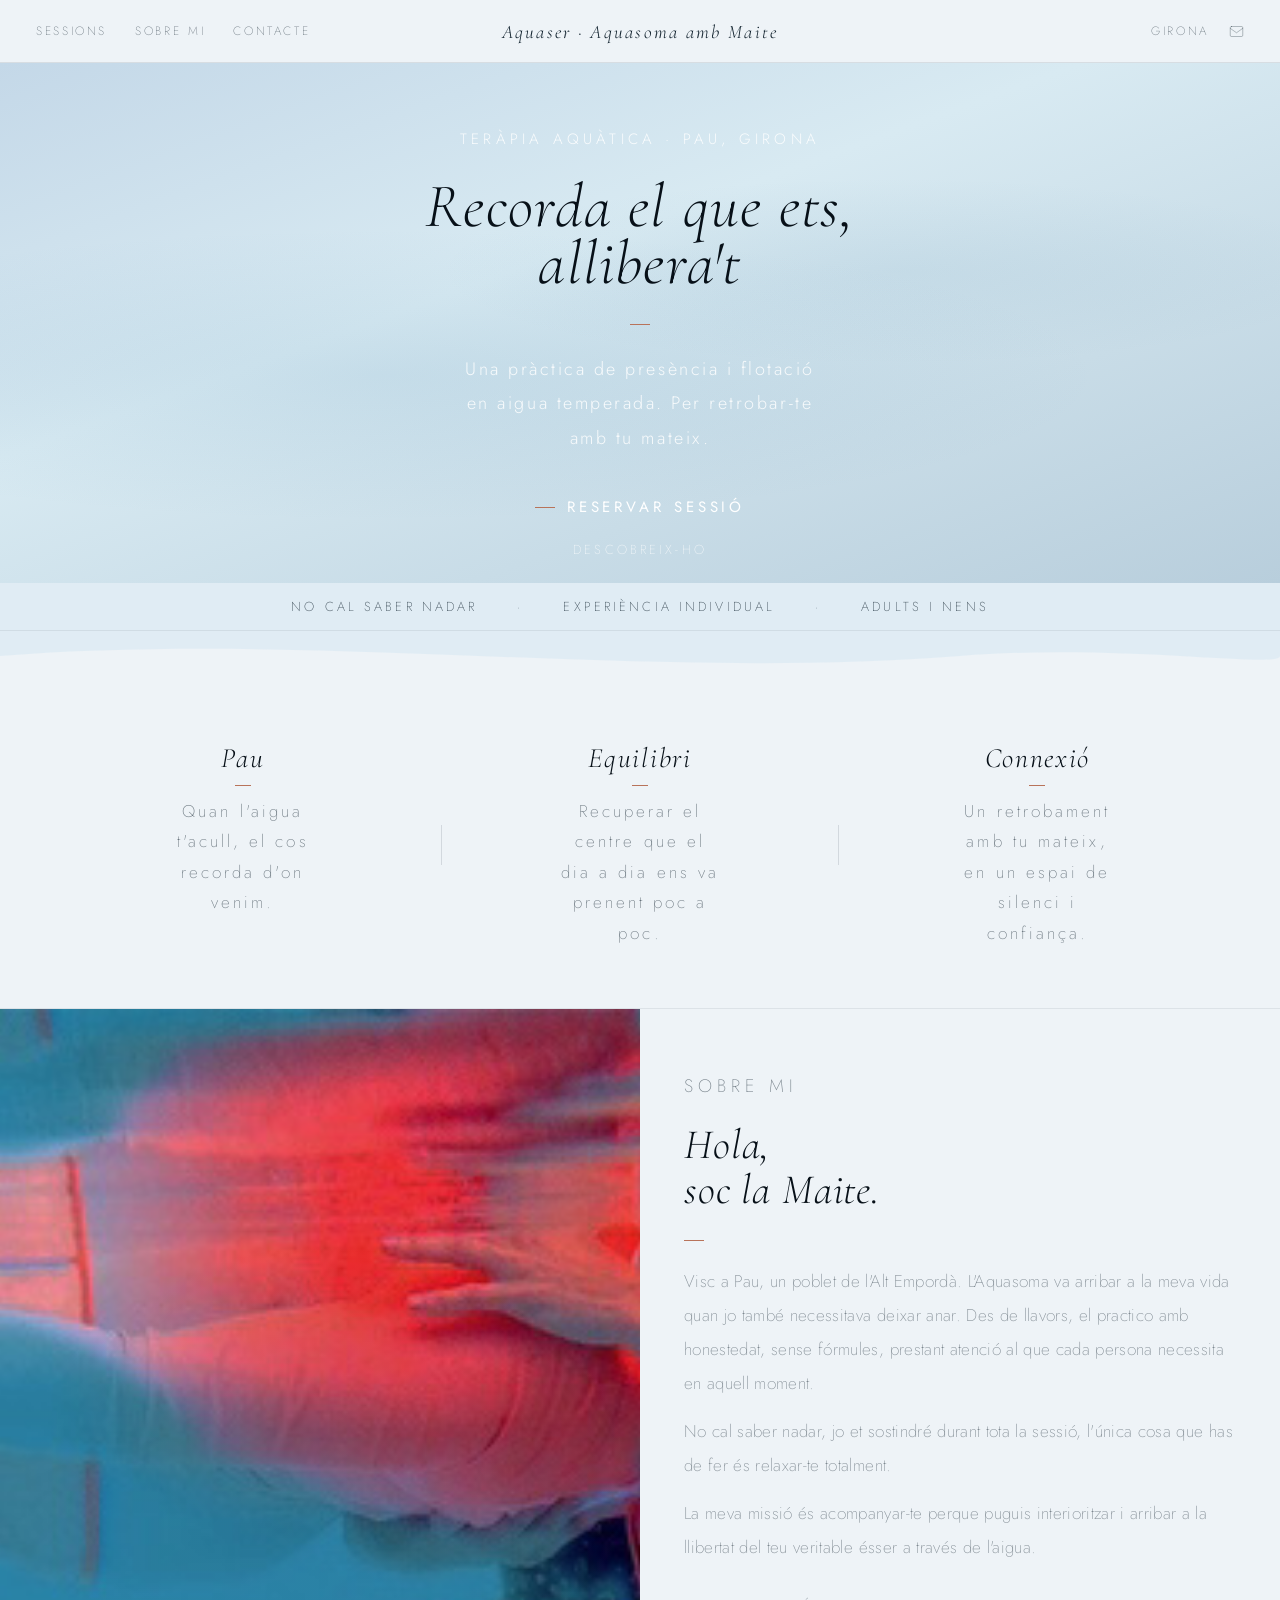
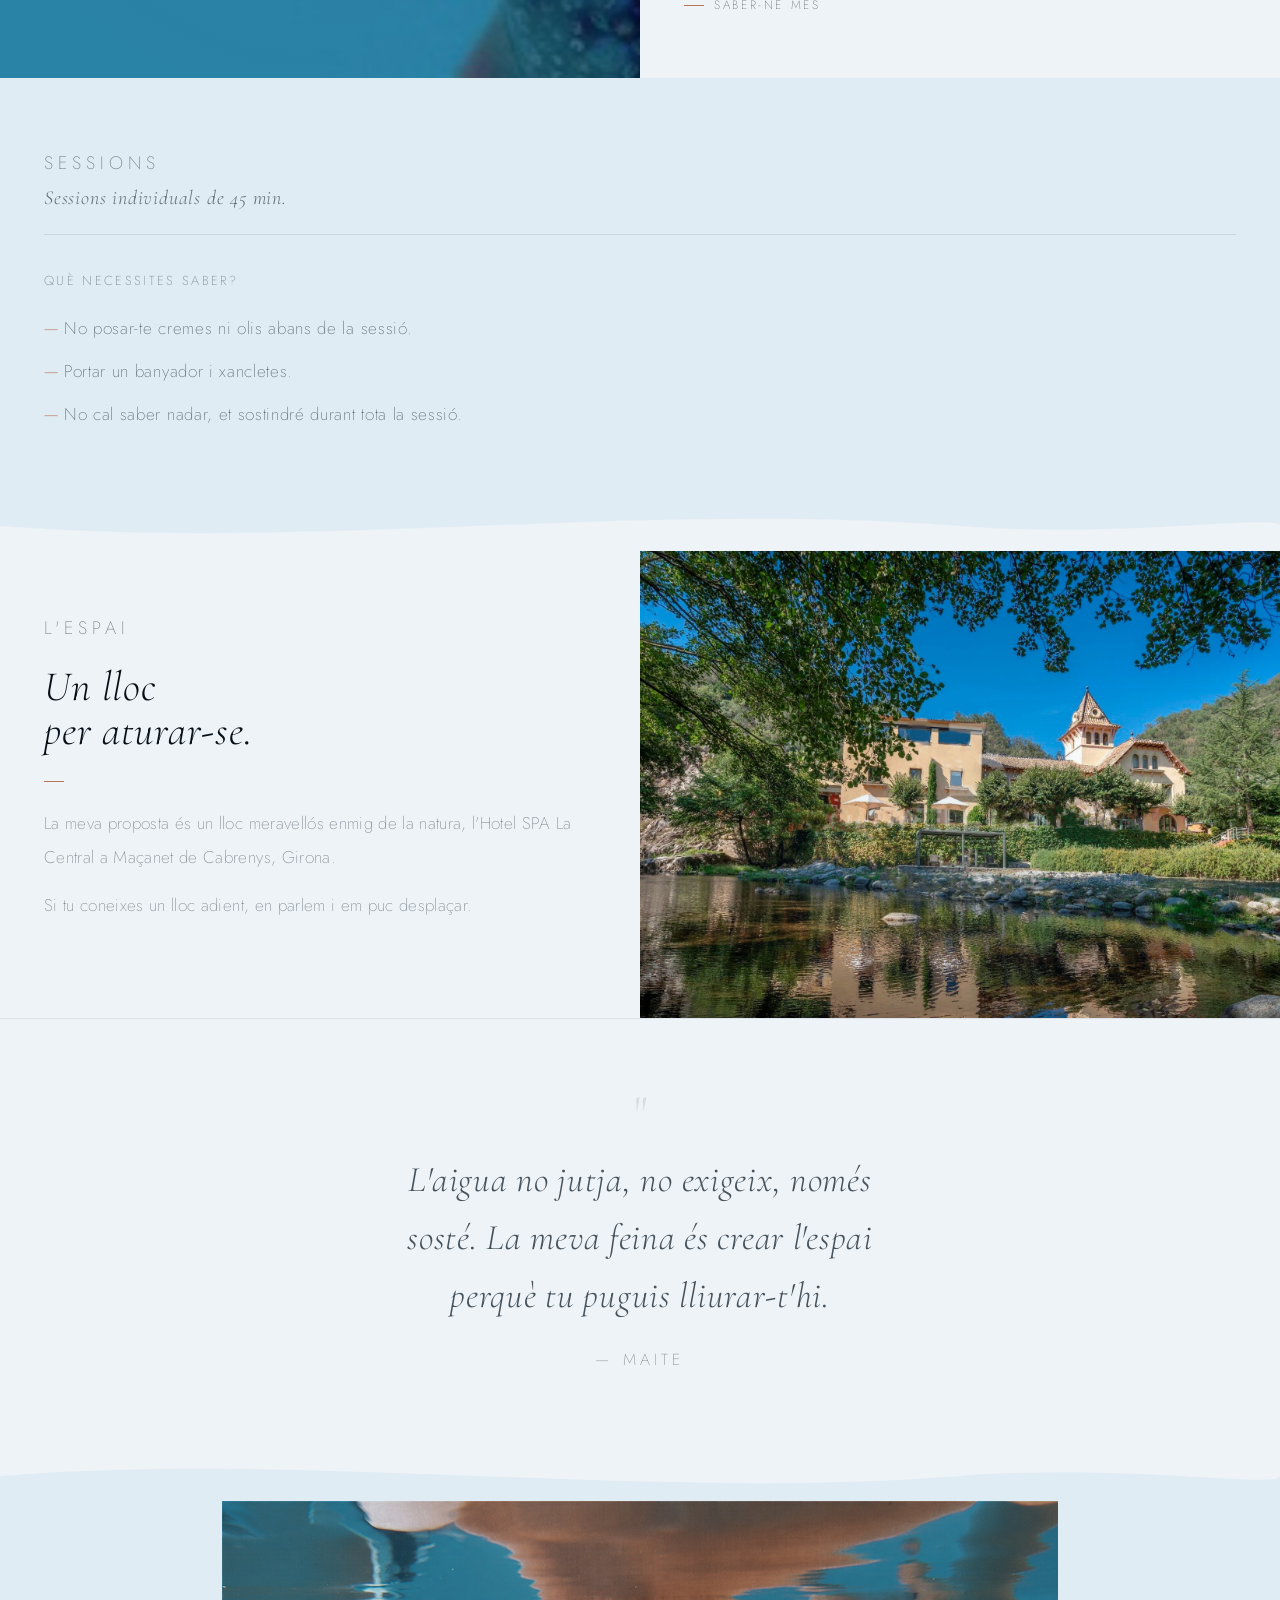
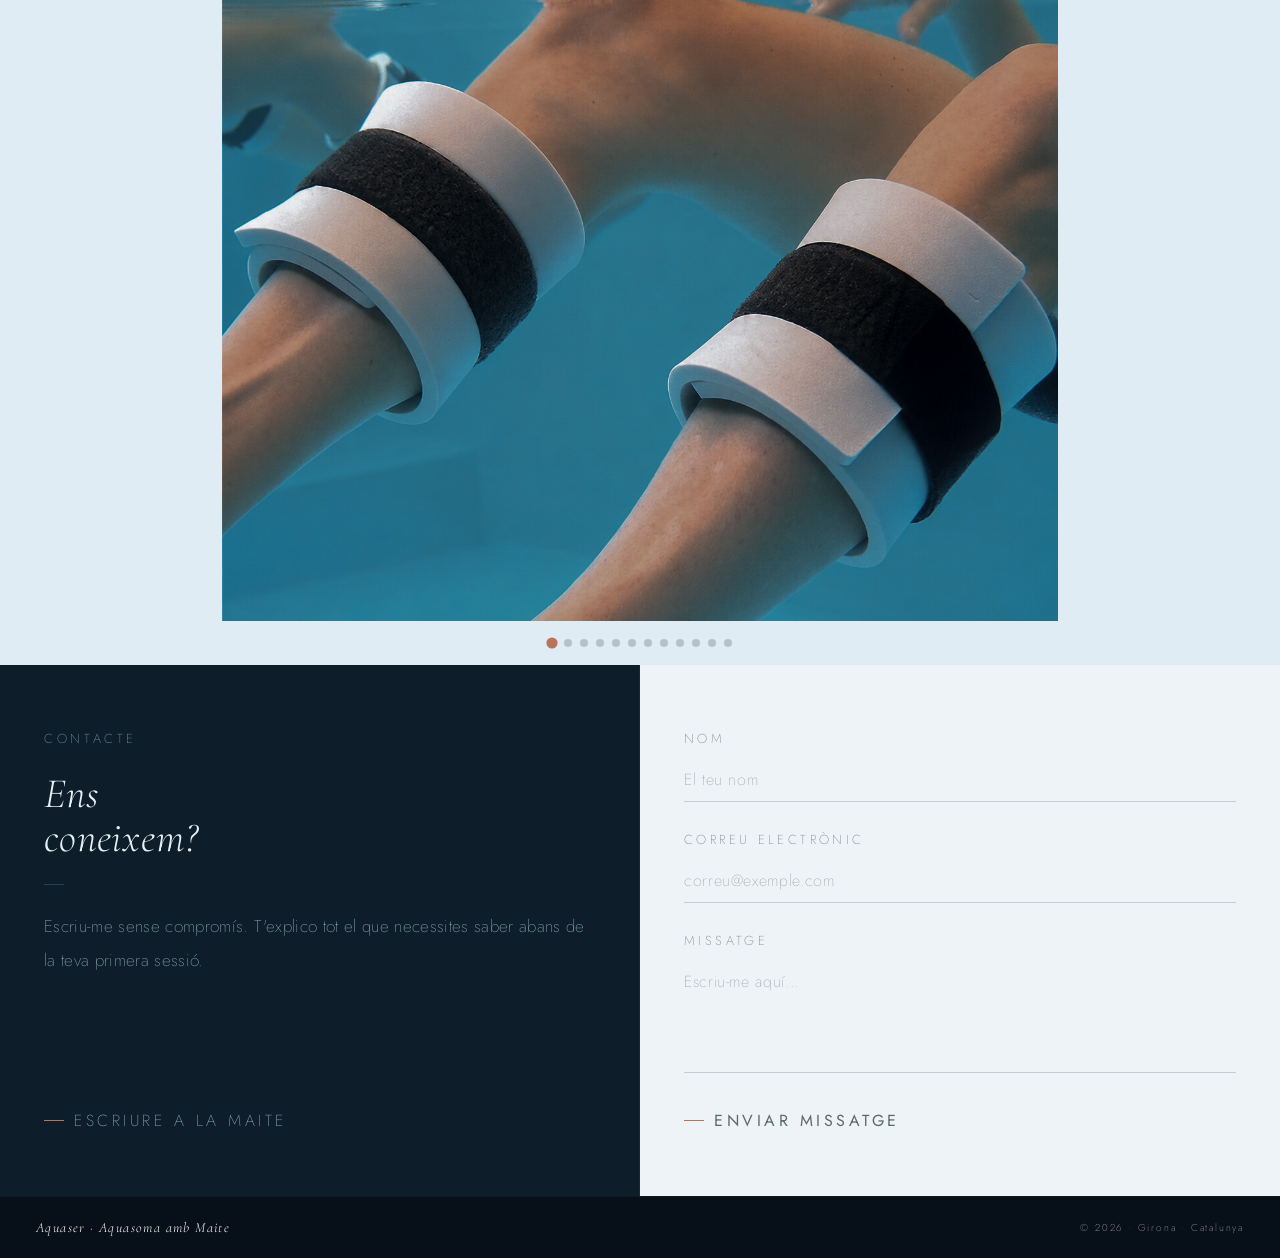
==== index.html @ 1b726600 "fix 2" ====
<!DOCTYPE html>
<html lang="ca">
<head>
  <meta charset="UTF-8">
  <meta name="viewport" content="width=device-width, initial-scale=1.0">
  <meta name="description" content="Aquasoma teràpia aquàtica amb Maite a Pau, Girona. Sessions individuals i per a parelles en piscina a 35°C.">
  <title>Aquaser · Aquasoma amb Maite · Teràpia Aquàtica Girona</title>
  <link rel="preconnect" href="https://fonts.googleapis.com">
  <link rel="preconnect" href="https://fonts.gstatic.com" crossorigin>
  <link href="https://fonts.googleapis.com/css2?family=Cormorant+Garamond:ital,wght@0,200;0,300;1,200;1,300&family=Jost:wght@200;300&display=swap" rel="stylesheet">
  <link rel="stylesheet" href="css/styles.css">
</head>
<body>

<div class="am">

  <!-- ── Nav ─────────────────────────────────────────────────────── -->
  <nav class="am-nav" id="nav">
    <div class="am-nav-left">
      <a href="#sessions" class="am-nav-link">Sessions</a>
      <a href="#about" class="am-nav-link">Sobre mi</a>
      <a href="#contact" class="am-nav-link">Contacte</a>
    </div>
    <a href="#" class="am-nav-logo">Aquaser · Aquasoma amb Maite</a>
    <div class="am-nav-right">
      <span>Girona</span>
      <a href="mailto:aquaseriswatsu@gmail.com" class="am-nav-mail" aria-label="Enviar correu">
        <svg width="15" height="15" viewBox="0 0 24 24" fill="none" stroke="currentColor" stroke-width="1.5" stroke-linecap="round" stroke-linejoin="round" aria-hidden="true">
          <rect x="2" y="4" width="20" height="16" rx="2"/>
          <path d="m2 7 10 7 10-7"/>
        </svg>
      </a>
    </div>
  </nav>

  <!-- ── Hero ────────────────────────────────────────────────────── -->
  <section class="am-hero" id="hero">
    <video class="am-hero-video" autoplay loop muted playsinline>
      <source src="videos/hero.mp4" type="video/mp4">
    </video>
    <div class="am-hero-overlay"></div>
    <div class="am-hero-bg"></div>
    <div class="am-hero-ripple"></div>
    <div class="am-hero-content">
      <div class="am-hero-eyebrow">Teràpia aquàtica · Pau, Girona</div>
      <h1>Recorda el que ets,<br>allibera't</h1>
      <div class="am-hero-line"></div>
      <p>Una pràctica de presència i flotació en aigua temperada. Per retrobar-te amb tu mateix.</p>
      <a href="#contact" class="am-hero-cta">
        <div class="am-hero-cta-line"></div>
        <span>Reservar sessió</span>
      </a>
    </div>
    <div class="am-hero-scroll">Descobreix-ho</div>
  </section>

  <!-- ── Strip ───────────────────────────────────────────────────── -->
  <div class="am-strip">
    <div class="am-strip-item">No cal saber nadar</div>
    <div class="am-strip-item">·</div>
    <div class="am-strip-item">Experiència individual</div>
    <div class="am-strip-item">·</div>
    <div class="am-strip-item">Adults i nens</div>
  </div>

  <div class="am-wave-divider" style="background:#E0ECF4">
    <svg viewBox="0 0 2880 50" xmlns="http://www.w3.org/2000/svg" preserveAspectRatio="none">
      <path d="M0,25 C360,0 720,50 1080,25 C1260,12 1440,38 1440,25 C1800,0 2160,50 2520,25 C2700,12 2880,38 2880,25 L2880,50 L0,50 Z" fill="#EEF3F7"/>
    </svg>
  </div>

  <!-- ── Keywords ────────────────────────────────────────────────── -->
  <section class="am-keywords fade-in" id="keywords">
    <div class="am-keyword">
      <div class="am-keyword-word">Pau</div>
      <div class="am-keyword-line"></div>
      <div class="am-keyword-desc">Quan l'aigua t'acull, el cos recorda d'on venim.</div>
    </div>
    <div class="am-keyword">
      <div class="am-keyword-word">Equilibri</div>
      <div class="am-keyword-line"></div>
      <div class="am-keyword-desc">Recuperar el centre que el dia a dia ens va prenent poc a poc.</div>
    </div>
    <div class="am-keyword">
      <div class="am-keyword-word">Connexió</div>
      <div class="am-keyword-line"></div>
      <div class="am-keyword-desc">Un retrobament amb tu mateix, en un espai de silenci i confiança.</div>
    </div>
  </section>

  <!-- ── About ───────────────────────────────────────────────────── -->
  <section class="am-about fade-in" id="about">
    <div class="am-about-img">
      <div class="am-about-img-ripple"></div>
    </div>
    <div class="am-about-text">
      <div class="am-about-label">Sobre mi</div>
      <h2>Hola,<br>soc la Maite.</h2>
      <div class="am-about-line"></div>
      <p>Visc a Pau, un poblet de l'Alt Empordà. L'Aquasoma va arribar a la meva vida quan jo també necessitava deixar anar. Des de llavors, el practico amb honestedat, sense fórmules, prestant atenció al que cada persona necessita en aquell moment.</p>
      <p>No cal saber nadar, jo et sostindré durant tota la sessió, l'única cosa que has de fer és relaxar-te totalment.</p>
      <p>La meva missió és acompanyar-te perque puguis interioritzar i arribar a la llibertat del teu veritable ésser a través de l'aigua.</p>
      <a href="#contact" class="am-about-cta">
        <div class="am-about-cta-line"></div>
        <span>Saber-ne més</span>
      </a>
    </div>
  </section>

  <!-- ── Sessions ────────────────────────────────────────────────── -->
  <section class="am-sessions fade-in" id="sessions">
    <div class="am-sessions-top">
      <div class="am-sessions-label">Sessions</div>
      <div class="am-sessions-sub">Sessions individuals de 45 min.</div>
    </div>
    <div class="am-sessions-info">
      <div class="am-sessions-info-label">Què necessites saber?</div>
      <ul class="am-sessions-list">
        <li>No posar-te cremes ni olis abans de la sessió.</li>
        <li>Portar un banyador i xancletes.</li>
        <li>No cal saber nadar, et sostindré durant tota la sessió.</li>
      </ul>
    </div>
  </section>

  <div class="am-wave-divider" style="background:#E0ECF4">
    <svg class="am-wave--reverse" viewBox="0 0 2880 50" xmlns="http://www.w3.org/2000/svg" preserveAspectRatio="none">
      <path d="M0,25 C360,50 720,0 1080,25 C1260,38 1440,12 1440,25 C1800,50 2160,0 2520,25 C2700,38 2880,12 2880,25 L2880,50 L0,50 Z" fill="#EEF3F7"/>
    </svg>
  </div>

  <!-- ── Space ─────────────────────────────────────────────────────── -->
  <section class="am-about am-about--reverse fade-in" id="space">
    <div class="am-about-img am-about-img--space">
      <div class="am-about-img-ripple"></div>
      <div class="am-about-img-caption">— l'espai —</div>
    </div>
    <div class="am-about-text">
      <div class="am-about-label">L'espai</div>
      <h2>Un lloc<br>per aturar-se.</h2>
      <div class="am-about-line"></div>
      <p>La meva proposta és un lloc meravellós enmig de la natura, l'Hotel SPA La Central a Maçanet de Cabrenys, Girona.</p>
      <p>Si tu coneixes un lloc adient, en parlem i em puc desplaçar.</p>
    </div>
  </section>

  <!-- ── Quote ───────────────────────────────────────────────────── -->
  <section class="am-quote fade-in">
    <div class="am-quote-mark">"</div>
    <p>L'aigua no jutja, no exigeix, només sosté. La meva feina és crear l'espai perquè tu puguis lliurar-t'hi.</p>
    <div class="am-quote-attr">— Maite</div>
  </section>

  <div class="am-wave-divider" style="background:#EEF3F7">
    <svg viewBox="0 0 2880 50" xmlns="http://www.w3.org/2000/svg" preserveAspectRatio="none">
      <path d="M0,25 C360,0 720,50 1080,25 C1260,12 1440,38 1440,25 C1800,0 2160,50 2520,25 C2700,12 2880,38 2880,25 L2880,50 L0,50 Z" fill="#E0ECF4"/>
    </svg>
  </div>

  <!-- ── Gallery ───────────────────────────────────────────────────── -->
  <section class="am-gallery fade-in" id="gallery">
    <div class="am-gallery-viewport">
      <div class="am-gallery-track" id="galleryTrack">
        <div class="am-gallery-slide"><img src="images/3.jpg" alt="Aquasoma sessió 1"></div>
        <div class="am-gallery-slide"><img src="images/4.jpg" alt="Aquasoma sessió 2"></div>
        <div class="am-gallery-slide"><img src="images/5.jpg" alt="Aquasoma sessió 3"></div>
        <div class="am-gallery-slide"><img src="images/6.jpg" alt="Aquasoma sessió 4"></div>
        <div class="am-gallery-slide"><img src="images/8.jpg" alt="Aquasoma sessió 6"></div>
        <div class="am-gallery-slide"><img src="images/9.jpg" alt="Aquasoma sessió 7"></div>
        <div class="am-gallery-slide"><img src="images/piscina.jpg" alt="La piscina"></div>
        <div class="am-gallery-slide"><img src="images/piscina2.jpg" alt="La piscina 2"></div>
        <div class="am-gallery-slide"><img src="images/hotel.jpg" alt="L'espai"></div>
        <div class="am-gallery-slide"><img src="images/hotel2.jpg" alt="L'espai 2"></div>
        <div class="am-gallery-slide"><img src="images/riu.jpg" alt="El riu"></div>
        <div class="am-gallery-slide"><img src="images/riu2.jpg" alt="El riu 2"></div>
      </div>
    </div>
    <div class="am-gallery-dots" id="galleryDots"></div>
  </section>

  <!-- ── Contact ─────────────────────────────────────────────────── -->
  <section class="am-contact fade-in" id="contact">
    <div class="am-contact-left">
      <div>
        <div class="am-contact-label">Contacte</div>
        <h2>Ens<br>coneixem?</h2>
        <div class="am-contact-line"></div>
        <p>Escriu-me sense compromís. T'explico tot el que necessites saber abans de la teva primera sessió.</p>
      </div>
      <a href="mailto:aquaseriswatsu@gmail.com" class="am-contact-btn">
        <div class="am-contact-btn-line"></div>
        <span>Escriure a la Maite</span>
      </a>
    </div>
    <div class="am-contact-right">
      <form class="am-contact-form" id="contactForm" novalidate>
        <div class="am-form-group">
          <label class="am-form-label" for="formName">Nom</label>
          <input type="text" id="formName" name="name" class="am-form-input" required autocomplete="name" placeholder="El teu nom">
        </div>
        <div class="am-form-group">
          <label class="am-form-label" for="formEmail">Correu electrònic</label>
          <input type="email" id="formEmail" name="email" class="am-form-input" required autocomplete="email" placeholder="correu@exemple.com">
        </div>
        <div class="am-form-group">
          <label class="am-form-label" for="formMessage">Missatge</label>
          <textarea id="formMessage" name="message" class="am-form-textarea" rows="4" required placeholder="Escriu-me aquí..."></textarea>
        </div>
        <button type="submit" class="am-form-submit">
          <span class="am-form-submit-line"></span>
          <span>Enviar missatge</span>
        </button>
      </form>
    </div>
  </section>

  <!-- ── Footer ──────────────────────────────────────────────────── -->
  <footer class="am-footer">
    <div class="am-footer-logo">Aquaser · Aquasoma amb Maite</div>
    <div class="am-footer-copy">© 2026 · Girona · Catalunya</div>
  </footer>

</div>

<script src="js/main.js"></script>
</body>
</html>
---- css/styles.css ----
/* ── Fonts ──────────────────────────────────────────────────────────── */
@import url('https://fonts.googleapis.com/css2?family=Cormorant+Garamond:ital,wght@0,200;0,300;1,200;1,300&family=Jost:wght@200;300&display=swap');

/* ── Reset ──────────────────────────────────────────────────────────── */
*, *::before, *::after { box-sizing: border-box; margin: 0; padding: 0; }
a { color: inherit; text-decoration: none; }
button { font-family: inherit; cursor: pointer; border: none; background: none; }

/* ── Base ───────────────────────────────────────────────────────────── */
html { scroll-behavior: smooth; }

.am {
  font-family: 'Jost', sans-serif;
  font-weight: 200;
  background: #EEF3F7;
  color: #0D1E2A;
}

/* ── Nav ────────────────────────────────────────────────────────────── */
.am-nav {
  position: sticky;
  top: 0;
  z-index: 100;
  display: flex;
  justify-content: space-between;
  align-items: center;
  padding: 22px 36px;
  background: #EEF3F7;
  border-bottom: 0.5px solid rgba(13,30,42,0.1);
  transition: background 0.4s ease, box-shadow 0.4s ease, backdrop-filter 0.4s ease;
}

.am-nav--scrolled {
  background: rgba(238,243,247,0.45);
  -webkit-backdrop-filter: blur(20px);
  backdrop-filter: blur(20px);
  box-shadow: 0 2px 24px rgba(13,30,42,0.08);
}

.am-nav-left {
  display: flex;
  gap: 28px;
}

.am-nav-link {
  font-size: 12px;
  letter-spacing: 0.22em;
  color: rgba(13,30,42,0.60);
  text-transform: uppercase;
  transition: color 0.2s ease;
}

.am-nav-link:hover { color: rgba(13,30,42,0.7); }

.am-nav-logo {
  font-family: 'Cormorant Garamond', serif;
  font-style: italic;
  font-weight: 200;
  font-size: 19px;
  letter-spacing: 0.12em;
  color: #0D1E2A;
  position: absolute;
  left: 50%;
  transform: translateX(-50%);
  white-space: nowrap;
}

.am-nav-right {
  display: flex;
  gap: 20px;
  align-items: center;
}

.am-nav-right span {
  font-size: 12px;
  letter-spacing: 0.22em;
  color: rgba(13,30,42,0.60);
  text-transform: uppercase;
}

.am-nav-mail {
  display: flex;
  align-items: center;
  color: rgba(13,30,42,0.3);
  transition: color 0.2s ease;
}

.am-nav-mail:hover { color: rgba(13,30,42,0.6); }

/* ── Hero ───────────────────────────────────────────────────────────── */
.am-hero {
  position: relative;
  height: 520px;
  background: #D4E4EE;
  display: flex;
  flex-direction: column;
  align-items: center;
  justify-content: center;
  text-align: center;
  overflow: hidden;
}

/* Video sits behind everything; fades in when canplay fires */
.am-hero-video {
  position: absolute;
  inset: 0;
  width: 100%;
  height: 100%;
  object-fit: cover;
  object-position: top center;
  z-index: 2;
  opacity: 1;
}

/* Dark overlay — only visible once video plays */
.am-hero-overlay {
  position: absolute;
  inset: 0;
  background: transparent;
  z-index: 3;
  transition: background 1s ease;
  pointer-events: none;
}

.am-hero.has-video .am-hero-overlay {
  background: transparent;
}

/* CSS gradient fallback — always visible behind the video */
.am-hero-bg {
  position: absolute;
  inset: 0;
  z-index: 1;
  background: linear-gradient(160deg, #C4D8E8 0%, #D8EAF2 40%, #B8CEDC 100%);
}

.am-hero-ripple {
  position: absolute;
  inset: 0;
  z-index: 1;
  background:
    radial-gradient(ellipse 80% 40% at 30% 60%, rgba(80,140,180,0.12) 0%, transparent 70%),
    radial-gradient(ellipse 60% 30% at 70% 40%, rgba(60,120,160,0.08) 0%, transparent 60%);
}

.am-hero-content {
  position: relative;
  z-index: 3;
}

.am-hero-eyebrow {
  font-size: 15px;
  font-weight: 300;
  letter-spacing: 0.28em;
  color: rgba(255,255,255,0.85);
  margin-bottom: 28px;
  text-transform: uppercase;
  transition: color 0.6s ease;
}

.am-hero h1 {
  font-family: 'Cormorant Garamond', serif;
  font-style: italic;
  font-weight: 200;
  font-size: 62px;
  line-height: 0.92;
  color: #071018;
  letter-spacing: 0.02em;
  margin-bottom: 32px;
  transition: color 0.6s ease;
}

.am-hero-line {
  width: 20px;
  height: 0.5px;
  background: #B8735A;
  margin: 0 auto 28px;
  transition: background 0.6s ease;
}

.am-hero p {
  font-size: 18px;
  letter-spacing: 0.14em;
  color: rgba(255,255,255,0.85);
  line-height: 1.9;
  max-width: 360px;
  margin: 0 auto 36px;
  font-weight: 300;
  transition: color 0.6s ease;
}

.am-hero-cta {
  font-size: 15px;
  font-weight: 400;
  letter-spacing: 0.26em;
  color: #ffffff;
  display: inline-flex;
  align-items: center;
  gap: 12px;
  text-transform: uppercase;
  transition: color 0.2s ease, opacity 0.6s ease;
}

.am-hero-cta:hover { color: rgba(255,255,255,0.75); }

.am-hero-cta-line {
  width: 20px;
  height: 0.5px;
  background: #B8735A;
  flex-shrink: 0;
  transition: background 0.6s ease;
}

.am-hero-scroll {
  position: absolute;
  bottom: 24px;
  left: 50%;
  transform: translateX(-50%);
  font-size: 13px;
  letter-spacing: 0.24em;
  color: rgba(255,255,255,0.85);
  z-index: 3;
  text-transform: uppercase;
  white-space: nowrap;
  transition: color 0.6s ease;
}

/* Text adapts to light-on-dark when video is active */
.am-hero.has-video .am-hero-eyebrow       { color: rgba(255,255,255,0.85); }
.am-hero.has-video h1                      { color: #E8F0F5; }
.am-hero.has-video .am-hero-line           { background: #B8735A; }
.am-hero.has-video .am-hero p             { color: rgba(255,255,255,0.85); }
.am-hero.has-video .am-hero-cta           { color: #ffffff; }
.am-hero.has-video .am-hero-cta:hover     { color: rgba(255,255,255,0.75); }
.am-hero.has-video .am-hero-cta-line      { background: #B8735A; }
.am-hero.has-video .am-hero-scroll        { color: rgba(255,255,255,0.85); }

/* ── Strip ──────────────────────────────────────────────────────────── */
.am-strip {
  background: #E0ECF4;
  border-bottom: 0.5px solid rgba(13,30,42,0.08);
  padding: 14px 36px;
  display: flex;
  justify-content: center;
  gap: 40px;
  flex-wrap: wrap;
}

.am-strip-item {
  font-size: 13px;
  letter-spacing: 0.24em;
  color: rgba(13,30,42,0.85);
  text-transform: uppercase;
}

/* ── Keywords ───────────────────────────────────────────────────────── */
.am-keywords {
  background: #EEF3F7;
  padding: 60px 44px;
  display: flex;
  justify-content: center;
  border-bottom: 0.5px solid rgba(13,30,42,0.08);
}

.am-keyword {
  flex: 1;
  text-align: center;
  padding: 0 32px;
  position: relative;
}

.am-keyword:not(:last-child)::after {
  content: '';
  position: absolute;
  right: 0;
  top: 50%;
  transform: translateY(-50%);
  width: 0.5px;
  height: 40px;
  background: rgba(13,30,42,0.12);
}

.am-keyword-word {
  font-family: 'Cormorant Garamond', serif;
  font-style: italic;
  font-weight: 200;
  font-size: 28px;
  letter-spacing: 0.06em;
  color: #071018;
  margin-bottom: 10px;
}

.am-keyword-line {
  width: 16px;
  height: 0.5px;
  background: #B8735A;
  margin: 0 auto 10px;
}

.am-keyword-desc {
  font-size: 17px;
  letter-spacing: 0.18em;
  color: rgba(13,30,42,0.60);
  line-height: 1.8;
  max-width: 160px;
  margin: 0 auto;
}

/* ── About ──────────────────────────────────────────────────────────── */
.am-about {
  display: grid;
  grid-template-columns: 1fr 1fr;
}

.am-about-img {
  background: url('../images/about.jpg') center center / cover no-repeat;
  min-height: 440px;
  display: flex;
  flex-direction: column;
  justify-content: flex-end;
  padding: 36px;
  position: relative;
  overflow: hidden;
}

.am-about-img-ripple {
  position: absolute;
  inset: 0;
  background: radial-gradient(ellipse 70% 50% at 50% 70%, rgba(60,120,160,0.15) 0%, transparent 70%);
}

.am-about-img-caption {
  position: relative;
  z-index: 1;
  font-size: 12px;
  letter-spacing: 0.18em;
  color: rgba(13,30,42,0.55);
}

.am-about-text {
  background: #EEF3F7;
  padding: 64px 44px;
  display: flex;
  flex-direction: column;
  justify-content: center;
}

.am-about-label {
  font-size: 18px;
  letter-spacing: 0.28em;
  color: rgba(13,30,42,0.55);
  margin-bottom: 24px;
  text-transform: uppercase;
}

.am-about h2 {
  font-family: 'Cormorant Garamond', serif;
  font-style: italic;
  font-weight: 200;
  font-size: 42px;
  line-height: 1.05;
  color: #071018;
  margin-bottom: 28px;
  letter-spacing: 0.02em;
}

.am-about-line {
  width: 20px;
  height: 0.5px;
  background: #B8735A;
  margin-bottom: 24px;
}

.am-about p {
  font-size: 17px;
  line-height: 2.0;
  color: rgba(13,30,42,0.5);
  font-weight: 200;
  margin-bottom: 14px;
  letter-spacing: 0.02em;
}

.am-about p:last-of-type { margin-bottom: 32px; }

.am-about-cta {
  font-size: 12px;
  letter-spacing: 0.22em;
  color: rgba(13,30,42,0.65);
  display: inline-flex;
  align-items: center;
  gap: 10px;
  cursor: pointer;
  text-transform: uppercase;
}

.am-about-cta-line {
  width: 20px;
  height: 0.5px;
  background: #B8735A;
}

/* ── About reversed variant ─────────────────────────────────────────── */
.am-about--reverse .am-about-img { order: 2; }

.am-about-img--space {
  background: url('../images/hotel2.jpg') center center / cover no-repeat;
}

/* ── Sessions ───────────────────────────────────────────────────────── */
.am-sessions {
  padding: 72px 44px;
  background: #E0ECF4;
}

.am-sessions-top {
  display: flex;
  flex-direction: column;
  gap: 10px;
  border-bottom: 0.5px solid rgba(13,30,42,0.1);
  padding-bottom: 24px;
}

.am-sessions-label {
  font-size: 18px;
  letter-spacing: 0.28em;
  color: rgba(13,30,42,0.55);
  text-transform: uppercase;
}

.am-sessions-sub {
  font-family: 'Cormorant Garamond', serif;
  font-style: italic;
  font-weight: 200;
  font-size: 20px;
  color: rgba(13,30,42,0.60);
  letter-spacing: 0.04em;
}

.am-sessions-info {
  padding-top: 36px;
}

.am-sessions-info-label {
  font-size: 13px;
  letter-spacing: 0.18em;
  text-transform: uppercase;
  color: rgba(13,30,42,0.55);
  margin-bottom: 24px;
}

.am-sessions-list {
  list-style: none;
  padding: 0;
  display: flex;
  flex-direction: column;
  gap: 14px;
}

.am-sessions-list li {
  font-size: 17px;
  color: rgba(13,30,42,0.65);
  line-height: 1.7;
  letter-spacing: 0.04em;
  padding-left: 20px;
  position: relative;
}

.am-sessions-list li::before {
  content: '—';
  position: absolute;
  left: 0;
  color: #B8735A;
  font-family: 'Cormorant Garamond', serif;
}

.am-session {
  display: grid;
  grid-template-columns: 28px 1fr 1fr 72px;
  gap: 24px;
  align-items: center;
  padding: 26px 0;
  border-bottom: 0.5px solid rgba(13,30,42,0.08);
}

.am-session-n {
  font-family: 'Cormorant Garamond', serif;
  font-style: italic;
  font-size: 18px;
  color: rgba(13,30,42,0.2);
}

.am-session-name {
  font-size: 15px;
  letter-spacing: 0.1em;
  color: rgba(13,30,42,0.7);
  font-weight: 300;
}

.am-session-desc {
  font-size: 15px;
  color: rgba(13,30,42,0.60);
  line-height: 1.7;
  letter-spacing: 0.04em;
}

.am-session-detail {
  font-size: 14px;
  letter-spacing: 0.14em;
  color: rgba(13,30,42,0.50);
  text-align: right;
}

/* ── Quote ──────────────────────────────────────────────────────────── */
.am-quote {
  padding: 80px 44px;
  background: #EEF3F7;
  text-align: center;
  border-top: 0.5px solid rgba(13,30,42,0.08);
}

.am-quote-mark {
  font-family: 'Cormorant Garamond', serif;
  font-size: 48px;
  color: rgba(13,30,42,0.1);
  line-height: 0.6;
  margin-bottom: 24px;
}

.am-quote p {
  font-family: 'Cormorant Garamond', serif;
  font-style: italic;
  font-weight: 200;
  font-size: 36px;
  line-height: 1.6;
  color: rgba(13,30,42,0.75);
  max-width: 500px;
  margin: 0 auto 24px;
  letter-spacing: 0.02em;
}

.am-quote-attr {
  font-size: 16px;
  letter-spacing: 0.26em;
  color: rgba(13,30,42,0.48);
  text-transform: uppercase;
}

/* ── Contact ────────────────────────────────────────────────────────── */
.am-contact {
  display: grid;
  grid-template-columns: 1fr 1fr;
}

.am-contact-left {
  background: #0D1E2A;
  padding: 64px 44px;
  display: flex;
  flex-direction: column;
  justify-content: space-between;
  border-right: 0.5px solid rgba(180,210,230,0.06);
}

.am-contact-label {
  font-size: 13px;
  letter-spacing: 0.28em;
  color: rgba(160,200,220,0.75);
  margin-bottom: 24px;
  text-transform: uppercase;
}

.am-contact h2 {
  font-family: 'Cormorant Garamond', serif;
  font-style: italic;
  font-weight: 200;
  font-size: 42px;
  color: #E8F0F5;
  line-height: 1.05;
  margin-bottom: 24px;
  letter-spacing: 0.02em;
}

.am-contact-line {
  width: 20px;
  height: 0.5px;
  background: rgba(160,200,220,0.2);
  margin-bottom: 24px;
}

.am-contact p {
  font-size: 17px;
  line-height: 2.0;
  color: rgba(160,200,220,0.8);
  font-weight: 200;
  margin-bottom: 36px;
  letter-spacing: 0.02em;
}

.am-contact-btn {
  font-size: 16px;
  letter-spacing: 0.22em;
  color: rgba(160,200,220,0.85);
  display: inline-flex;
  align-items: center;
  gap: 10px;
  text-transform: uppercase;
  transition: color 0.2s ease;
}

.am-contact-btn:hover { color: rgba(160,200,220,0.8); }

.am-contact-btn-line {
  width: 20px;
  height: 0.5px;
  background: #B8735A;
  flex-shrink: 0;
}

.am-contact-right {
  background: #EEF3F7;
  padding: 64px 44px;
  display: flex;
  flex-direction: column;
  justify-content: center;
}

/* ── Contact Form ───────────────────────────────────────────────────── */
.am-contact-form {
  display: flex;
  flex-direction: column;
  gap: 28px;
}

.am-form-group {
  display: flex;
  flex-direction: column;
  gap: 10px;
}

.am-form-label {
  font-size: 13px;
  letter-spacing: 0.26em;
  color: rgba(13,30,42,0.55);
  text-transform: uppercase;
}

.am-form-input,
.am-form-textarea {
  background: transparent;
  border: none;
  border-bottom: 0.5px solid rgba(13,30,42,0.18);
  padding: 10px 0;
  font-family: 'Jost', sans-serif;
  font-weight: 200;
  font-size: 16px;
  letter-spacing: 0.04em;
  color: rgba(13,30,42,0.7);
  outline: none;
  transition: border-color 0.2s ease;
  resize: none;
  width: 100%;
}

.am-form-input:focus,
.am-form-textarea:focus { border-color: rgba(13,30,42,0.45); }

.am-form-input::placeholder,
.am-form-textarea::placeholder { color: rgba(13,30,42,0.35); font-size: 16px; }

.am-form-submit {
  padding: 0;
  font-size: 16px;
  letter-spacing: 0.22em;
  color: rgba(13,30,42,0.65);
  display: inline-flex;
  align-items: center;
  gap: 10px;
  text-transform: uppercase;
  transition: color 0.2s ease;
  align-self: flex-start;
  margin-top: 8px;
}

.am-form-submit:hover { color: rgba(13,30,42,0.7); }

.am-form-submit-line {
  display: block;
  width: 20px;
  height: 0.5px;
  background: #B8735A;
  flex-shrink: 0;
}

/* ── Gallery ────────────────────────────────────────────────────────── */
.am-gallery {
  position: relative;
  background: #E0ECF4;
}

.am-gallery-viewport {
  overflow: hidden;
  width: 100%;
}

.am-gallery-track {
  display: flex;
  transition: transform 0.7s cubic-bezier(0.4, 0, 0.2, 1);
  will-change: transform;
}

.am-gallery-slide {
  min-width: 100%;
  height: 720px;
  overflow: hidden;
  display: flex;
  align-items: center;
  justify-content: center;
}

.am-gallery-slide img {
  max-width: 100%;
  max-height: 720px;
  width: auto;
  height: auto;
  object-fit: contain;
  display: block;
}

.am-gallery-dots {
  display: flex;
  justify-content: center;
  gap: 8px;
  padding: 18px 0;
}

.am-gallery-dot {
  width: 8px;
  height: 8px;
  border-radius: 50%;
  background: rgba(13,30,42,0.2);
  border: none;
  cursor: pointer;
  transition: background 0.3s ease, transform 0.3s ease;
  padding: 0;
}

.am-gallery-dot.is-active {
  background: #B8735A;
  transform: scale(1.4);
}

/* ── Footer ─────────────────────────────────────────────────────────── */
.am-footer {
  background: #071018;
  padding: 22px 36px;
  display: flex;
  justify-content: space-between;
  align-items: center;
  border-top: 0.5px solid rgba(180,210,230,0.04);
}

.am-footer-logo {
  font-family: 'Cormorant Garamond', serif;
  font-style: italic;
  font-weight: 200;
  font-size: 14px;
  color: #ffffff;
  letter-spacing: 0.1em;
}

.am-footer-copy {
  font-size: 10px;
  letter-spacing: 0.18em;
  color: rgba(255,255,255,0.7);
}

/* ── Wave dividers ──────────────────────────────────────────────────── */
@keyframes wave-flow {
  from { transform: translateX(0); }
  to   { transform: translateX(-50%); }
}

.am-wave-divider {
  display: block;
  height: 50px;
  line-height: 0;
  overflow: hidden;
}
.am-wave-divider svg {
  display: block;
  width: 200%;
  height: 50px;
  animation: wave-flow 10s linear infinite;
}
.am-wave-divider svg.am-wave--reverse {
  animation-direction: reverse;
}

/* ── Fade-in on scroll ──────────────────────────────────────────────── */
.fade-in {
  opacity: 0;
  transform: translateY(36px);
  transition: opacity 0.9s ease, transform 0.9s ease;
}

.fade-in.is-visible {
  opacity: 1;
  transform: translateY(0);
}

/* ── Responsive: tablet / mobile ────────────────────────────────────── */
@media (max-width: 768px) {
  .am-nav {
    padding: 16px 20px;
    justify-content: space-between;
  }
  .am-nav-left { display: none; }
  .am-nav-right span { display: none; }
  .am-nav-logo {
    position: static;
    transform: none;
    font-size: 15px;
    flex: 1;
    text-align: center;
  }

  .am-hero { height: 460px; }
  .am-hero h1 { font-size: 44px; }

  .am-strip {
    padding: 12px 20px;
    gap: 16px;
    justify-content: flex-start;
    flex-wrap: nowrap;
    overflow-x: auto;
    -webkit-overflow-scrolling: touch;
    scrollbar-width: none;
  }
  .am-strip::-webkit-scrollbar { display: none; }

  .am-keywords {
    flex-direction: column;
    padding: 48px 28px;
    gap: 36px;
  }
  .am-keyword { padding: 0; }
  .am-keyword:not(:last-child)::after { display: none; }
  .am-keyword-desc { max-width: 240px; }

  .am-about { grid-template-columns: 1fr; }
  .am-about-img { min-height: 260px; }
  .am-about-text { padding: 48px 28px; }
  .am-about h2 { font-size: 34px; }
  .am-about p { font-size: 17px; }

  .am-sessions { padding: 48px 24px; }
  .am-session {
    grid-template-columns: 28px 1fr;
    grid-template-rows: auto auto;
    gap: 8px 16px;
    padding: 20px 0;
  }
  .am-session-desc { grid-column: 2; font-size: 17px; }
  .am-session-detail { grid-column: 2; text-align: left; }

  .am-quote { padding: 60px 28px; }
  .am-quote p { font-size: 20px; }

  .am-contact { grid-template-columns: 1fr; }
  .am-contact-left { padding: 56px 28px; min-height: 280px; }
  .am-contact-right { padding: 48px 28px; }
  .am-contact h2 { font-size: 36px; }

  .am-footer {
    padding: 20px;
    flex-direction: column;
    gap: 8px;
    text-align: center;
  }
}

@media (max-width: 480px) {
  .am-nav-logo { font-size: 13px; }
  .am-hero { height: 400px; }
  .am-hero h1 { font-size: 36px; }
  .am-about h2, .am-contact h2 { font-size: 28px; }
  .am-sessions { padding: 40px 20px; }
  .am-quote p { font-size: 18px; }
}
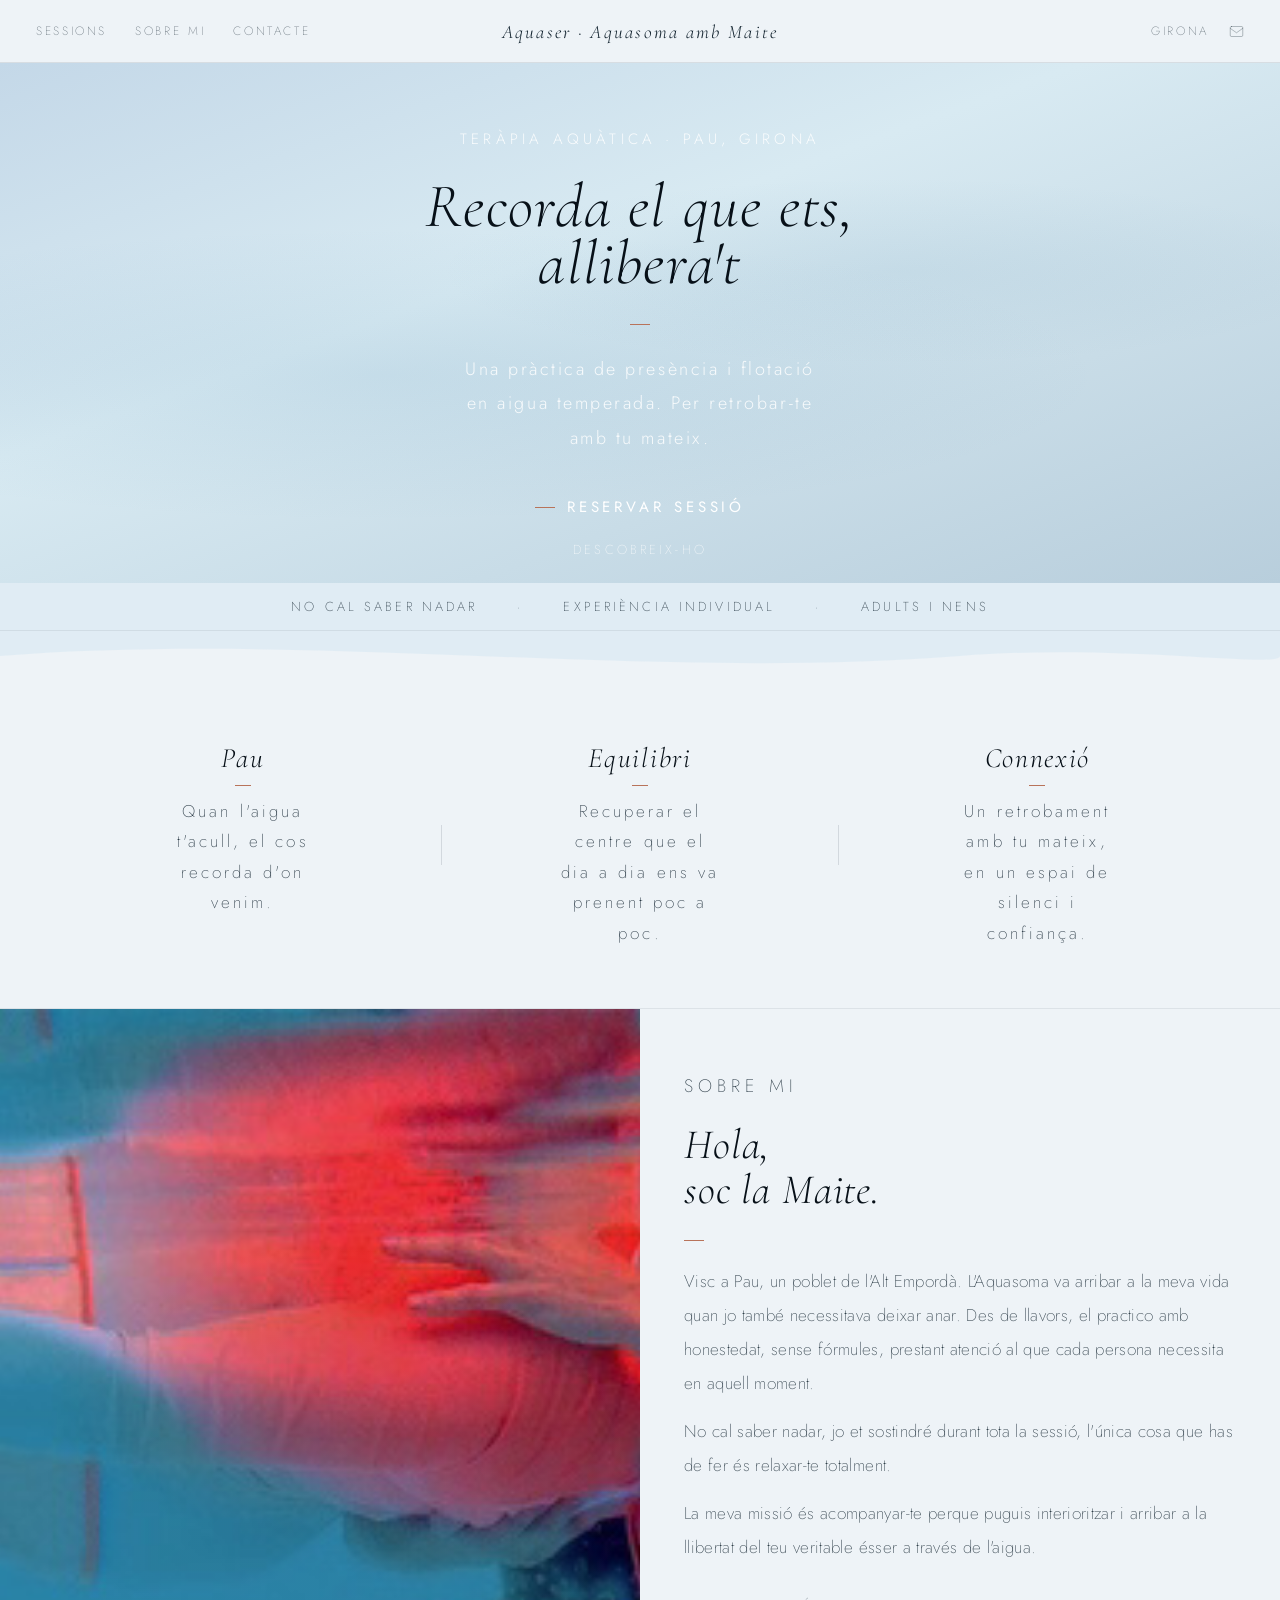
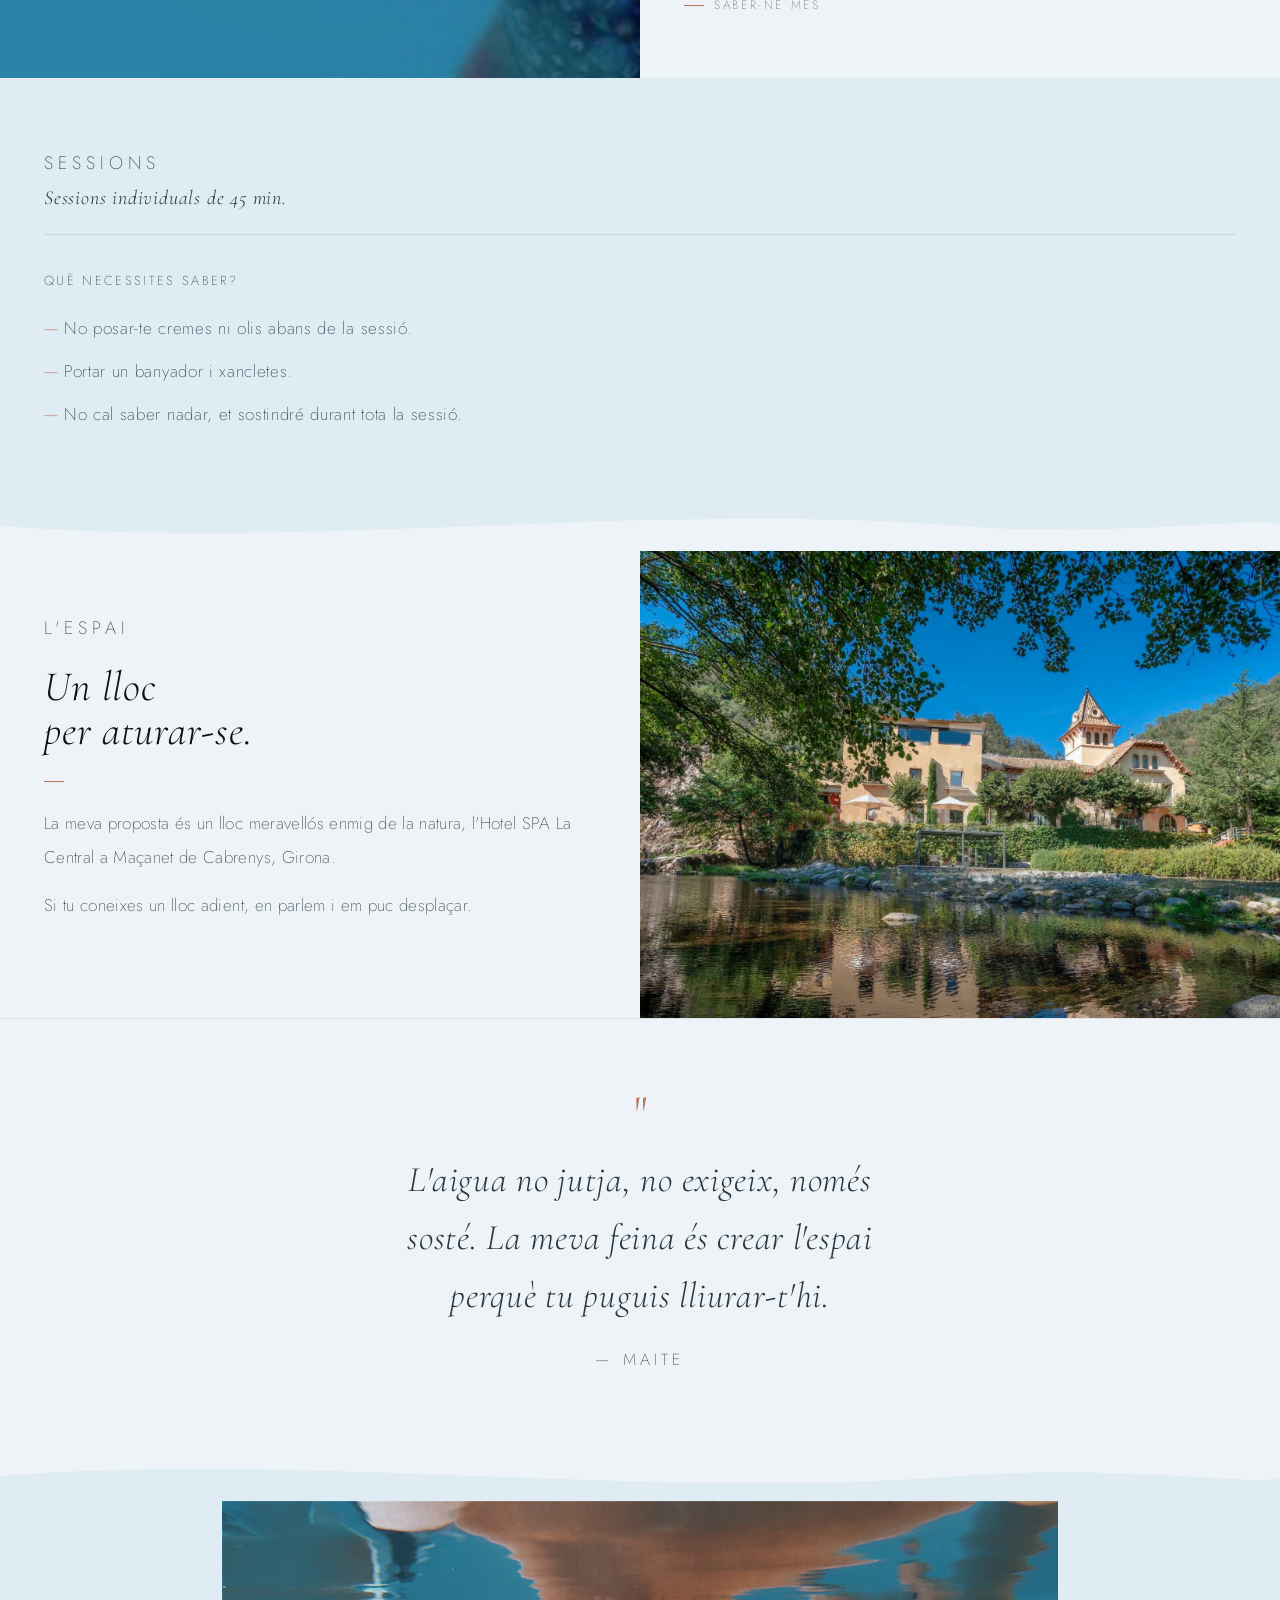
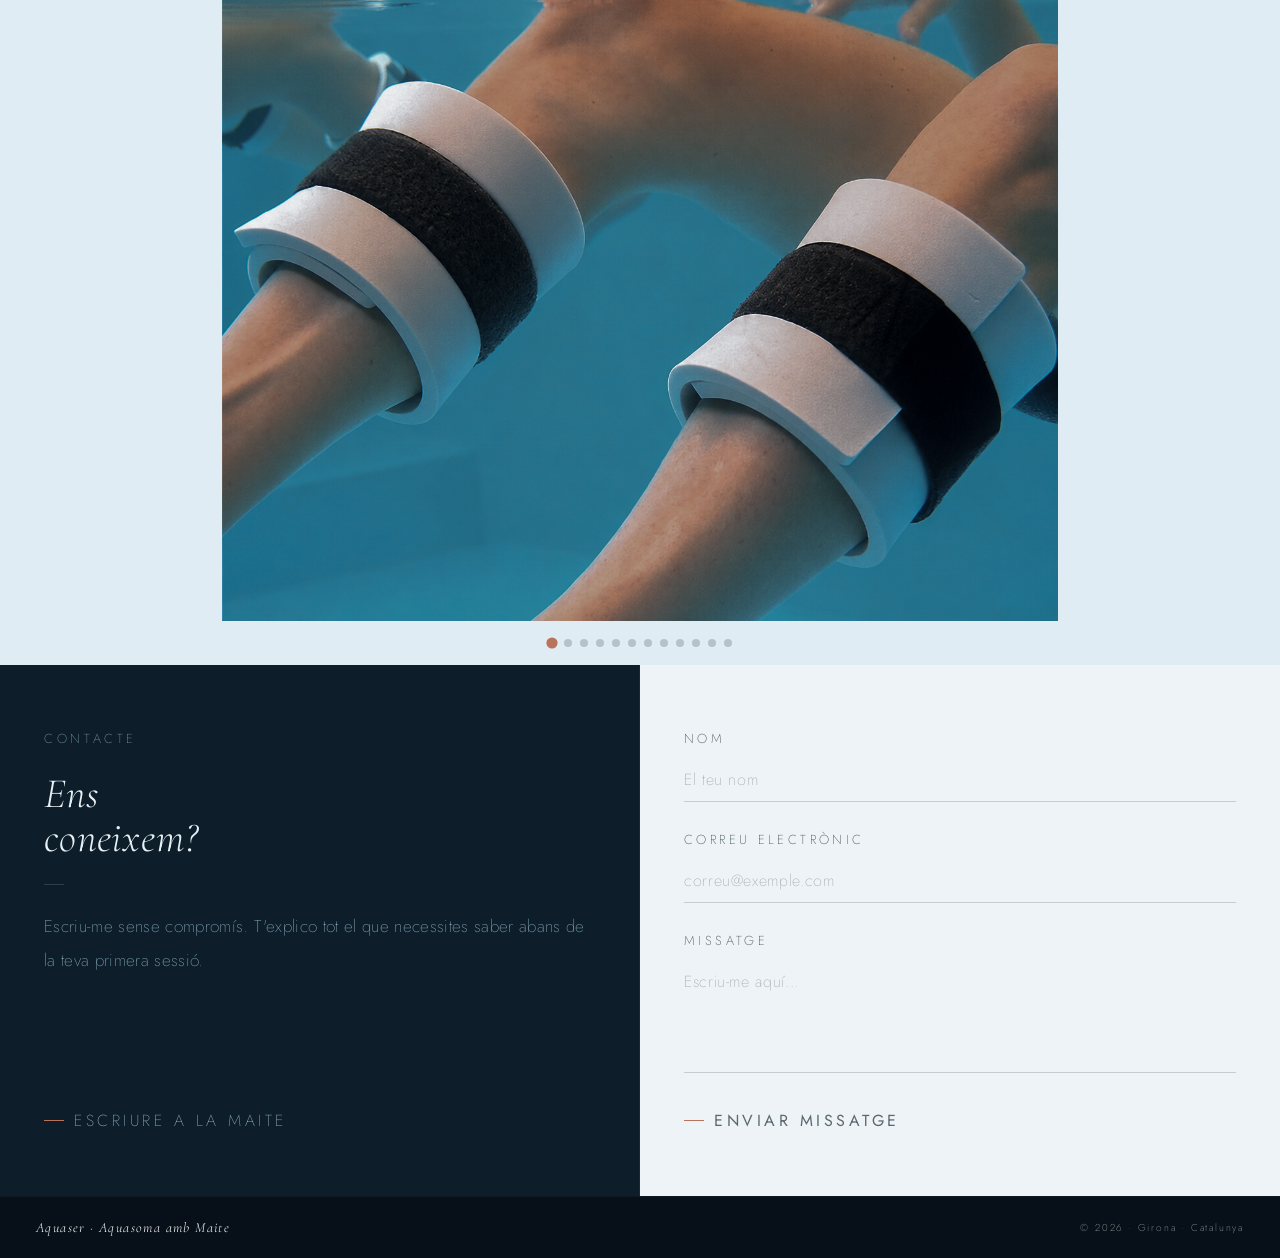
==== commit 5e382597: "fix 6" ====
--- a/index.html
+++ b/index.html
@@ -46,12 +46,13 @@
       <h1>Recorda el que ets,<br>allibera't</h1>
       <div class="am-hero-line"></div>
       <p>Una pràctica de presència i flotació en aigua temperada. Per retrobar-te amb tu mateix.</p>
+      <div class="am-hero-scroll am-hero-scroll--mobile">Descobreix-ho</div>
       <a href="#contact" class="am-hero-cta">
         <div class="am-hero-cta-line"></div>
         <span>Reservar sessió</span>
       </a>
     </div>
-    <div class="am-hero-scroll">Descobreix-ho</div>
+    <div class="am-hero-scroll am-hero-scroll--desktop">Descobreix-ho</div>
   </section>
 
   <!-- ── Strip ───────────────────────────────────────────────────── -->
--- a/css/styles.css
+++ b/css/styles.css
@@ -225,6 +225,18 @@
   transition: color 0.6s ease;
 }
 
+.am-hero-scroll--mobile { display: none; }
+
+@media (max-width: 480px) {
+  .am-hero-scroll--desktop { display: none; }
+  .am-hero-scroll--mobile {
+    display: block;
+    position: static;
+    transform: none;
+    margin-bottom: 20px;
+  }
+}
+
 /* Text adapts to light-on-dark when video is active */
 .am-hero.has-video .am-hero-eyebrow       { color: rgba(255,255,255,0.85); }
 .am-hero.has-video h1                      { color: #E8F0F5; }
@@ -300,7 +312,7 @@
 .am-keyword-desc {
   font-size: 17px;
   letter-spacing: 0.18em;
-  color: rgba(13,30,42,0.60);
+  color: rgba(13,30,42,0.88);
   line-height: 1.8;
   max-width: 160px;
   margin: 0 auto;
@@ -348,7 +360,7 @@
 .am-about-label {
   font-size: 18px;
   letter-spacing: 0.28em;
-  color: rgba(13,30,42,0.55);
+  color: rgba(13,30,42,0.85);
   margin-bottom: 24px;
   text-transform: uppercase;
 }
@@ -374,7 +386,7 @@
 .am-about p {
   font-size: 17px;
   line-height: 2.0;
-  color: rgba(13,30,42,0.5);
+  color: rgba(13,30,42,0.85);
   font-weight: 200;
   margin-bottom: 14px;
   letter-spacing: 0.02em;
@@ -423,7 +435,7 @@
 .am-sessions-label {
   font-size: 18px;
   letter-spacing: 0.28em;
-  color: rgba(13,30,42,0.55);
+  color: rgba(13,30,42,0.85);
   text-transform: uppercase;
 }
 
@@ -432,7 +444,7 @@
   font-style: italic;
   font-weight: 200;
   font-size: 20px;
-  color: rgba(13,30,42,0.60);
+  color: rgba(13,30,42,0.88);
   letter-spacing: 0.04em;
 }
 
@@ -444,7 +456,7 @@
   font-size: 13px;
   letter-spacing: 0.18em;
   text-transform: uppercase;
-  color: rgba(13,30,42,0.55);
+  color: rgba(13,30,42,0.85);
   margin-bottom: 24px;
 }
 
@@ -458,7 +470,7 @@
 
 .am-sessions-list li {
   font-size: 17px;
-  color: rgba(13,30,42,0.65);
+  color: rgba(13,30,42,0.88);
   line-height: 1.7;
   letter-spacing: 0.04em;
   padding-left: 20px;
@@ -521,7 +533,7 @@
 .am-quote-mark {
   font-family: 'Cormorant Garamond', serif;
   font-size: 48px;
-  color: rgba(13,30,42,0.1);
+  color: #B8735A;
   line-height: 0.6;
   margin-bottom: 24px;
 }
@@ -532,7 +544,7 @@
   font-weight: 200;
   font-size: 36px;
   line-height: 1.6;
-  color: rgba(13,30,42,0.75);
+  color: rgba(13,30,42,0.88);
   max-width: 500px;
   margin: 0 auto 24px;
   letter-spacing: 0.02em;
@@ -541,7 +553,7 @@
 .am-quote-attr {
   font-size: 16px;
   letter-spacing: 0.26em;
-  color: rgba(13,30,42,0.48);
+  color: rgba(13,30,42,0.83);
   text-transform: uppercase;
 }
 
@@ -639,7 +651,7 @@
 .am-form-label {
   font-size: 13px;
   letter-spacing: 0.26em;
-  color: rgba(13,30,42,0.55);
+  color: rgba(13,30,42,0.85);
   text-transform: uppercase;
 }
 
@@ -880,8 +892,11 @@
 
 @media (max-width: 480px) {
   .am-nav-logo { font-size: 13px; }
-  .am-hero { height: 400px; }
-  .am-hero h1 { font-size: 36px; }
+  .am-hero { height: 480px; }
+  .am-hero h1 { font-size: 36px; margin-bottom: 16px; }
+  .am-hero p { margin-bottom: 20px; }
+  .am-hero-line { margin-bottom: 16px; }
+  .am-hero-cta { margin-top: 24px; }
   .am-about h2, .am-contact h2 { font-size: 28px; }
   .am-sessions { padding: 40px 20px; }
   .am-quote p { font-size: 18px; }
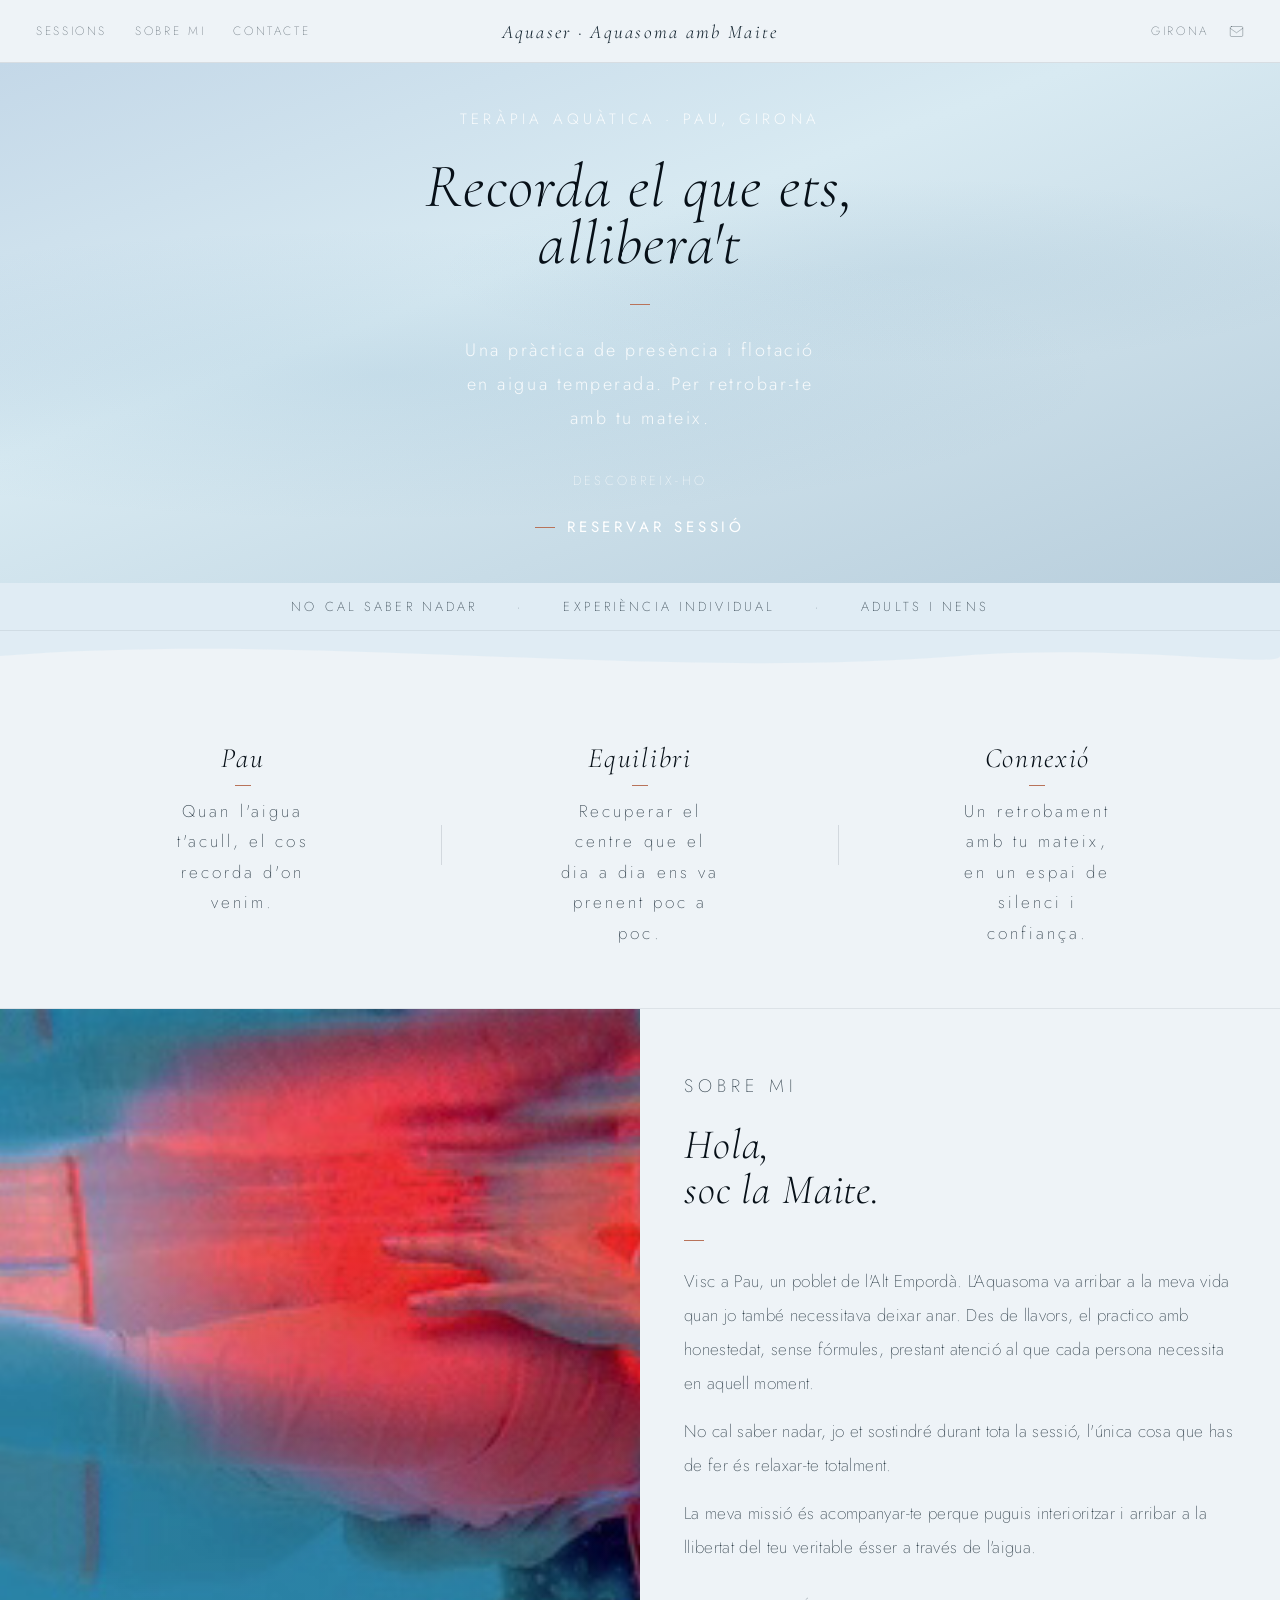
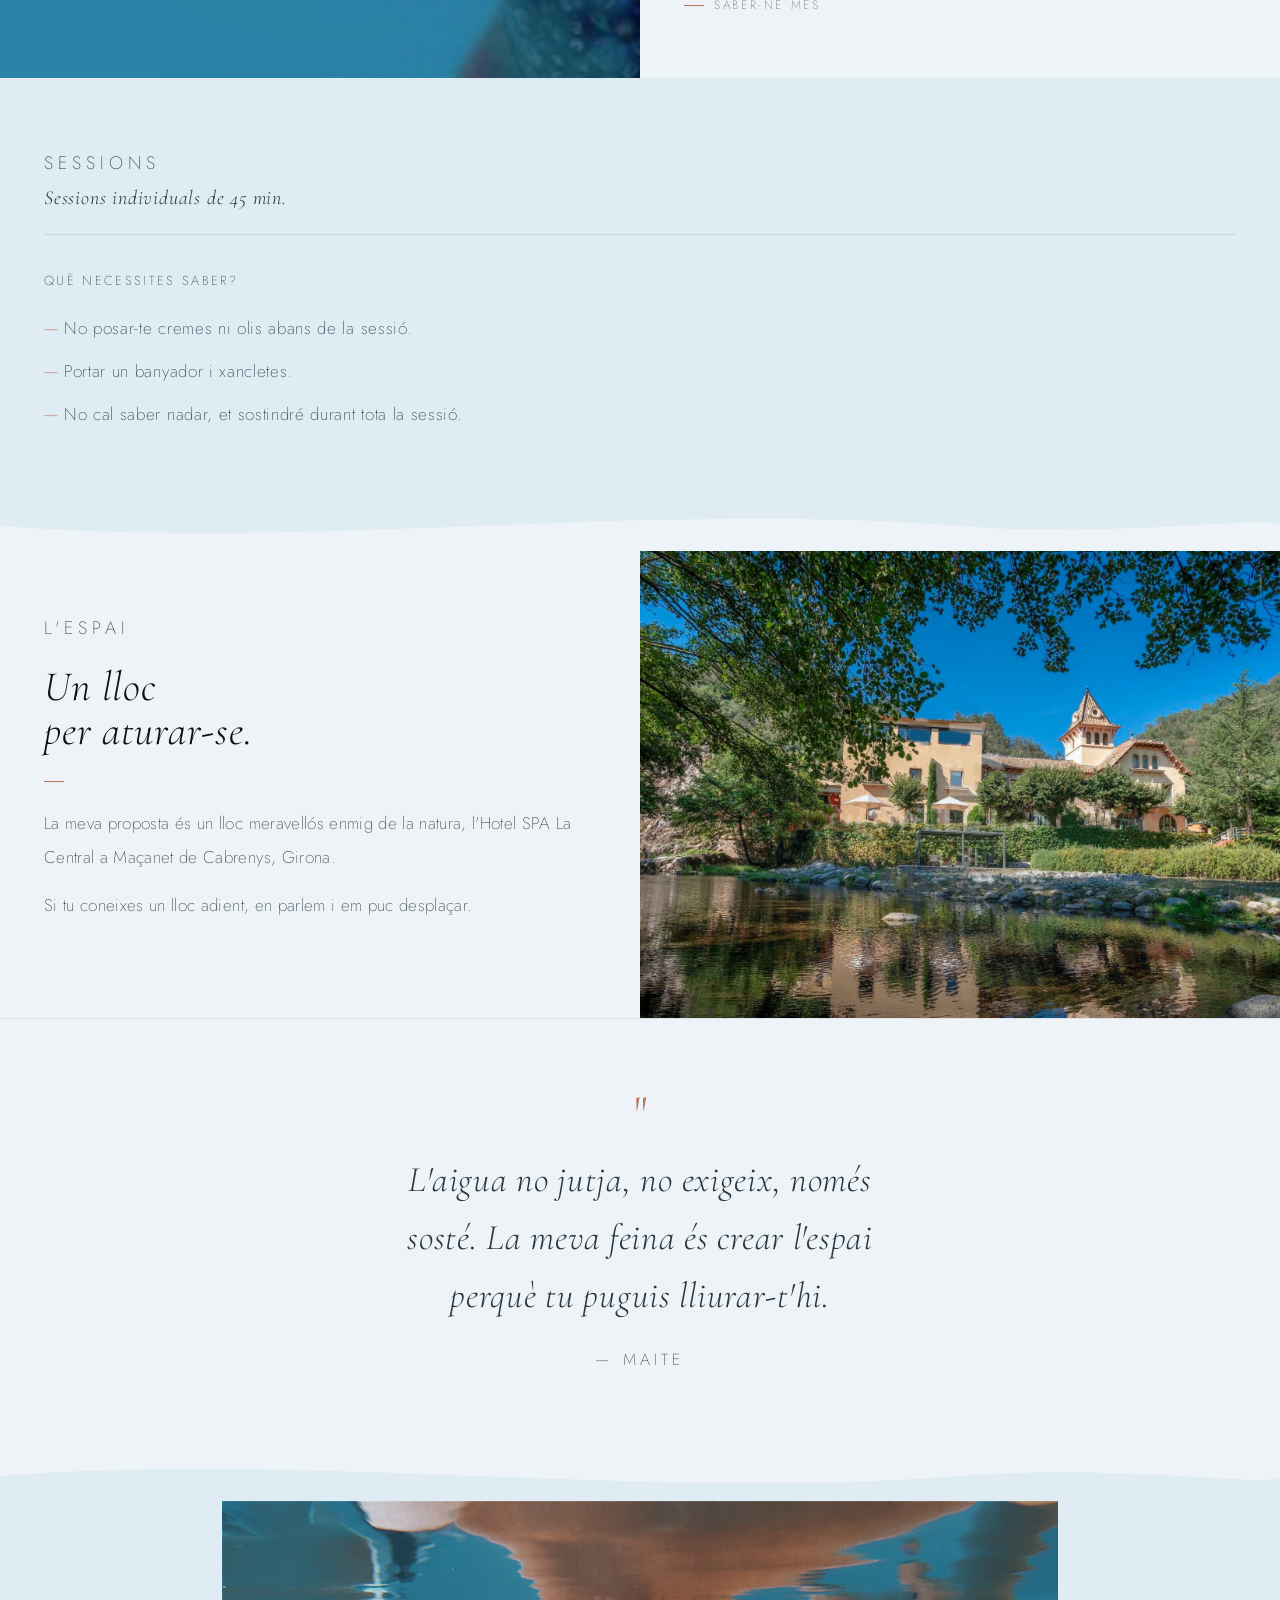
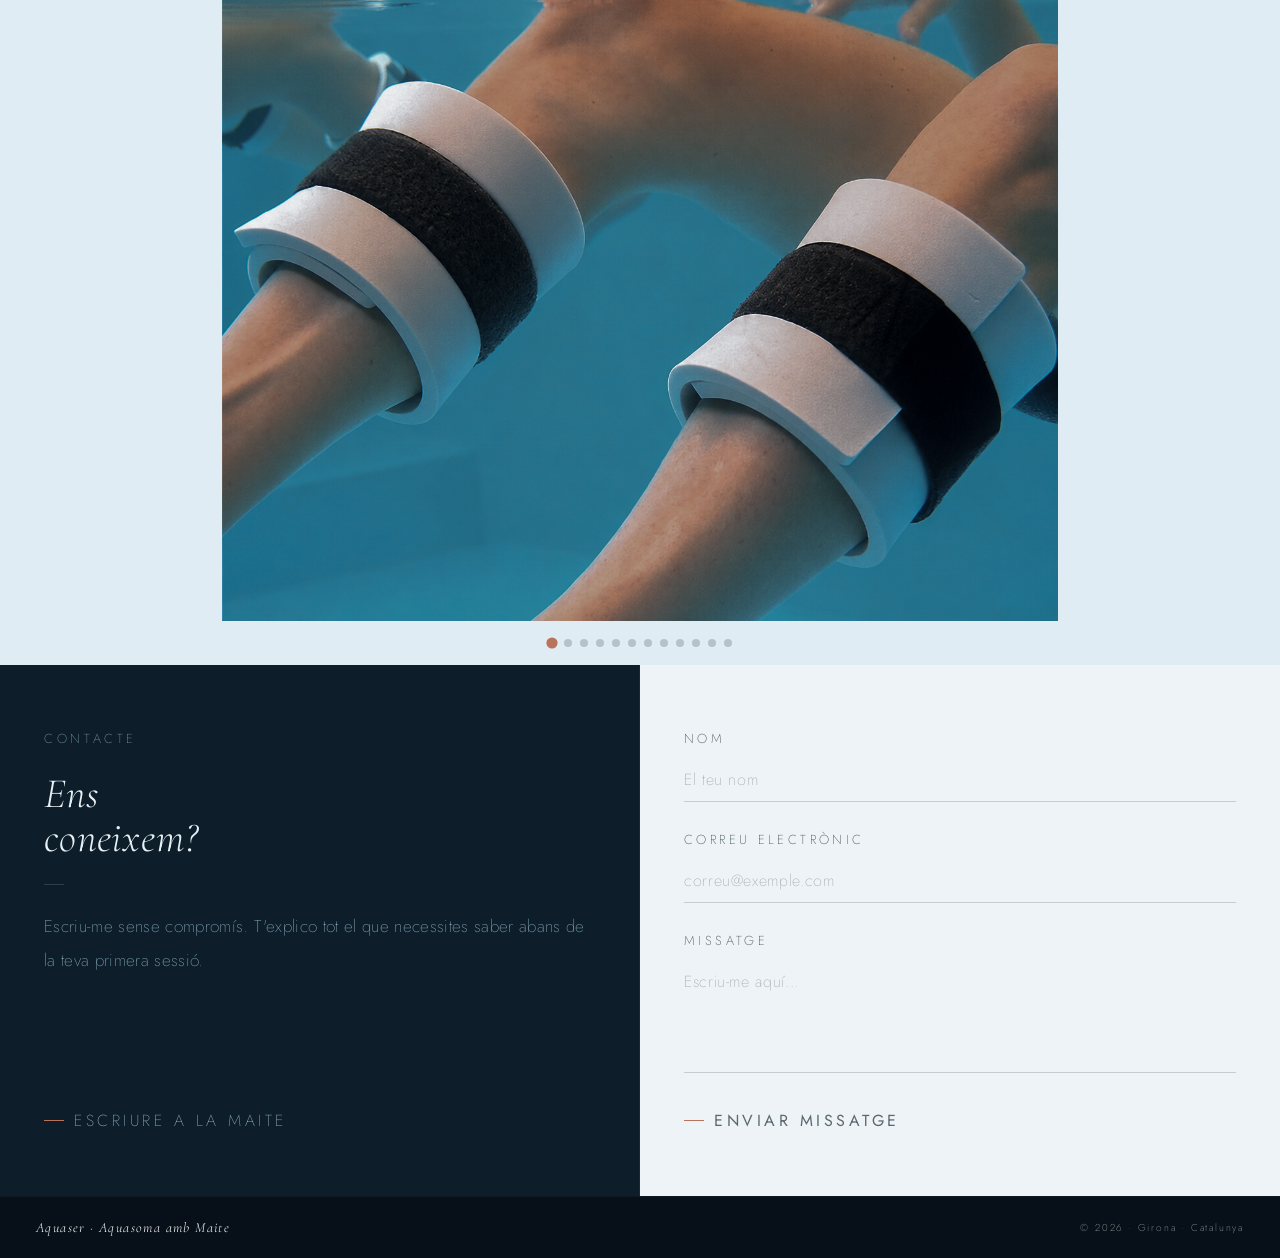
==== commit 579cf0fa: "fix 6" ====
--- a/index.html
+++ b/index.html
@@ -46,13 +46,12 @@
       <h1>Recorda el que ets,<br>allibera't</h1>
       <div class="am-hero-line"></div>
       <p>Una pràctica de presència i flotació en aigua temperada. Per retrobar-te amb tu mateix.</p>
-      <div class="am-hero-scroll am-hero-scroll--mobile">Descobreix-ho</div>
+      <div class="am-hero-scroll">Descobreix-ho</div>
       <a href="#contact" class="am-hero-cta">
         <div class="am-hero-cta-line"></div>
         <span>Reservar sessió</span>
       </a>
     </div>
-    <div class="am-hero-scroll am-hero-scroll--desktop">Descobreix-ho</div>
   </section>
 
   <!-- ── Strip ───────────────────────────────────────────────────── -->
--- a/css/styles.css
+++ b/css/styles.css
@@ -212,29 +212,16 @@
 }
 
 .am-hero-scroll {
-  position: absolute;
-  bottom: 24px;
-  left: 50%;
-  transform: translateX(-50%);
   font-size: 13px;
   letter-spacing: 0.24em;
   color: rgba(255,255,255,0.85);
-  z-index: 3;
   text-transform: uppercase;
   white-space: nowrap;
   transition: color 0.6s ease;
-}
-
-.am-hero-scroll--mobile { display: none; }
+  margin: 20px 0;
+}
 
 @media (max-width: 480px) {
-  .am-hero-scroll--desktop { display: none; }
-  .am-hero-scroll--mobile {
-    display: block;
-    position: static;
-    transform: none;
-    margin-bottom: 20px;
-  }
 }
 
 /* Text adapts to light-on-dark when video is active */
@@ -899,5 +886,5 @@
   .am-hero-cta { margin-top: 24px; }
   .am-about h2, .am-contact h2 { font-size: 28px; }
   .am-sessions { padding: 40px 20px; }
-  .am-quote p { font-size: 18px; }
-}
+  .am-quote p { font-size: 26px; }
+}
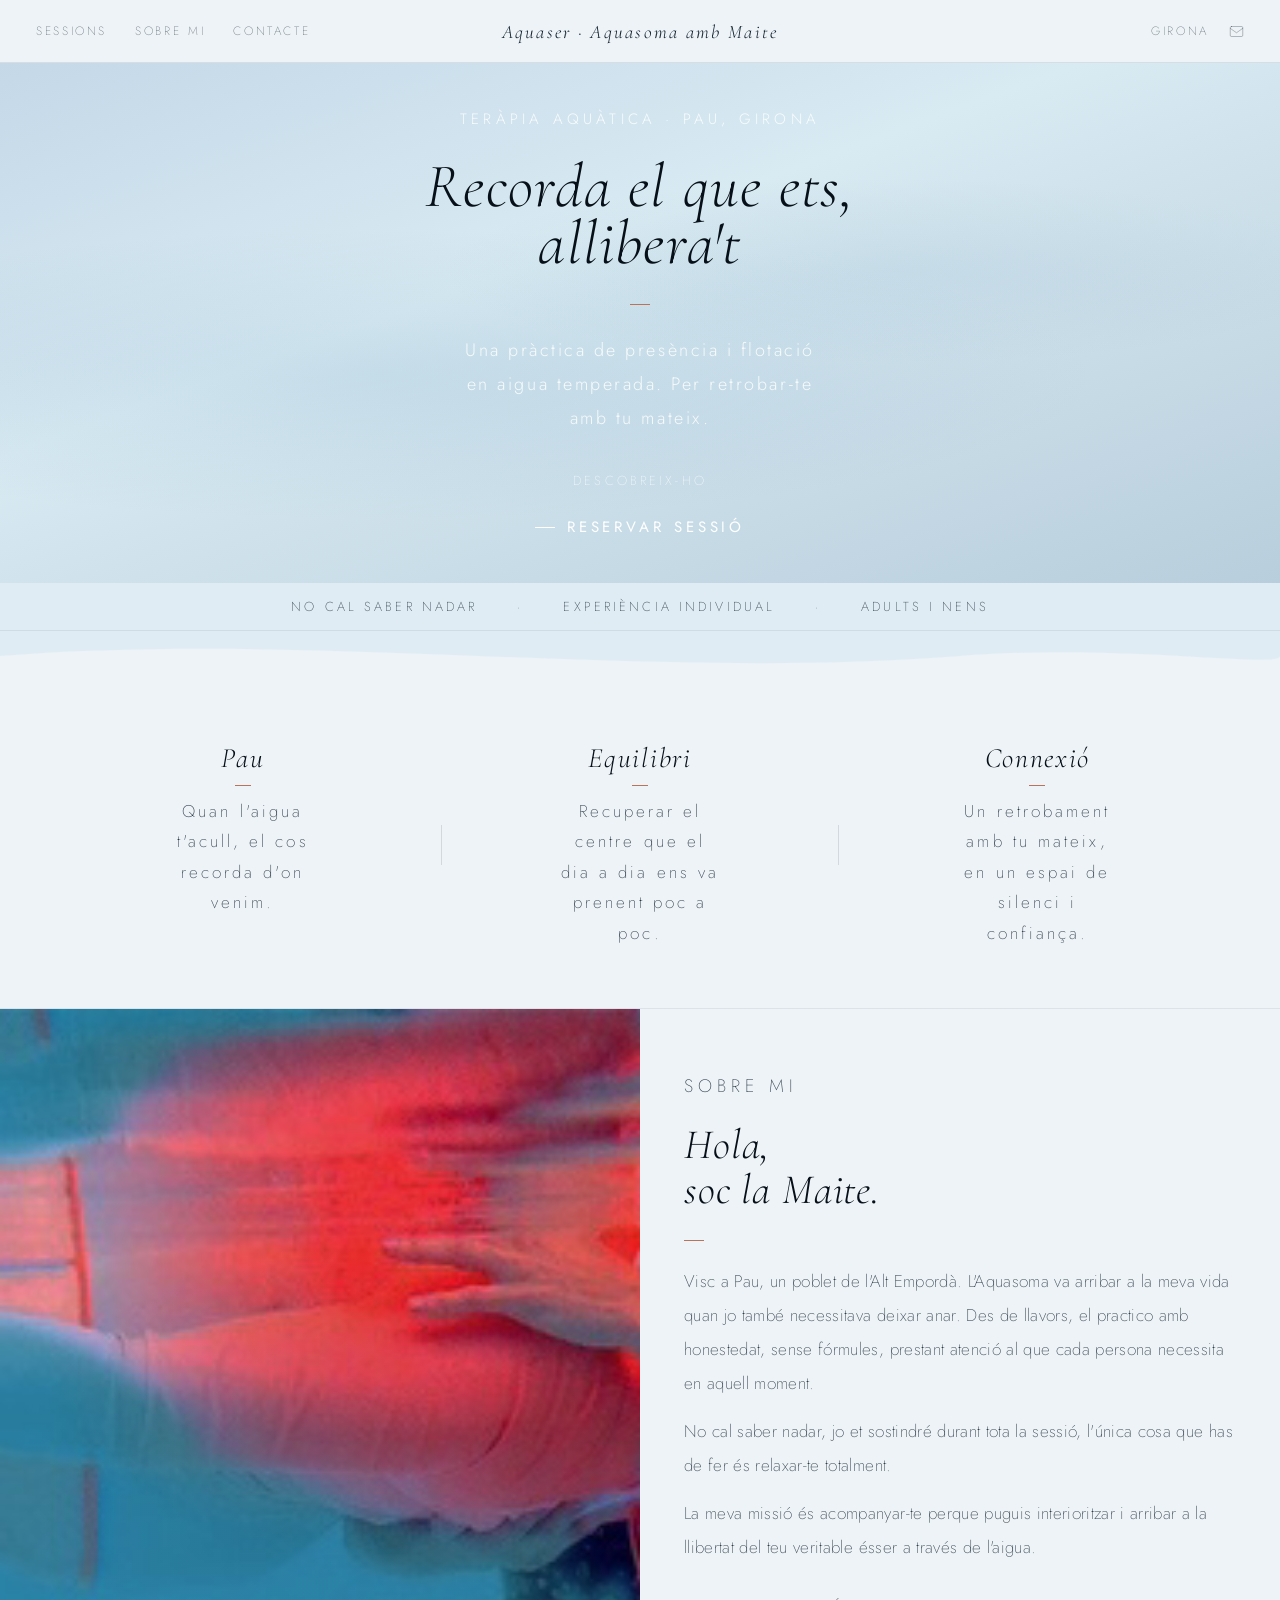
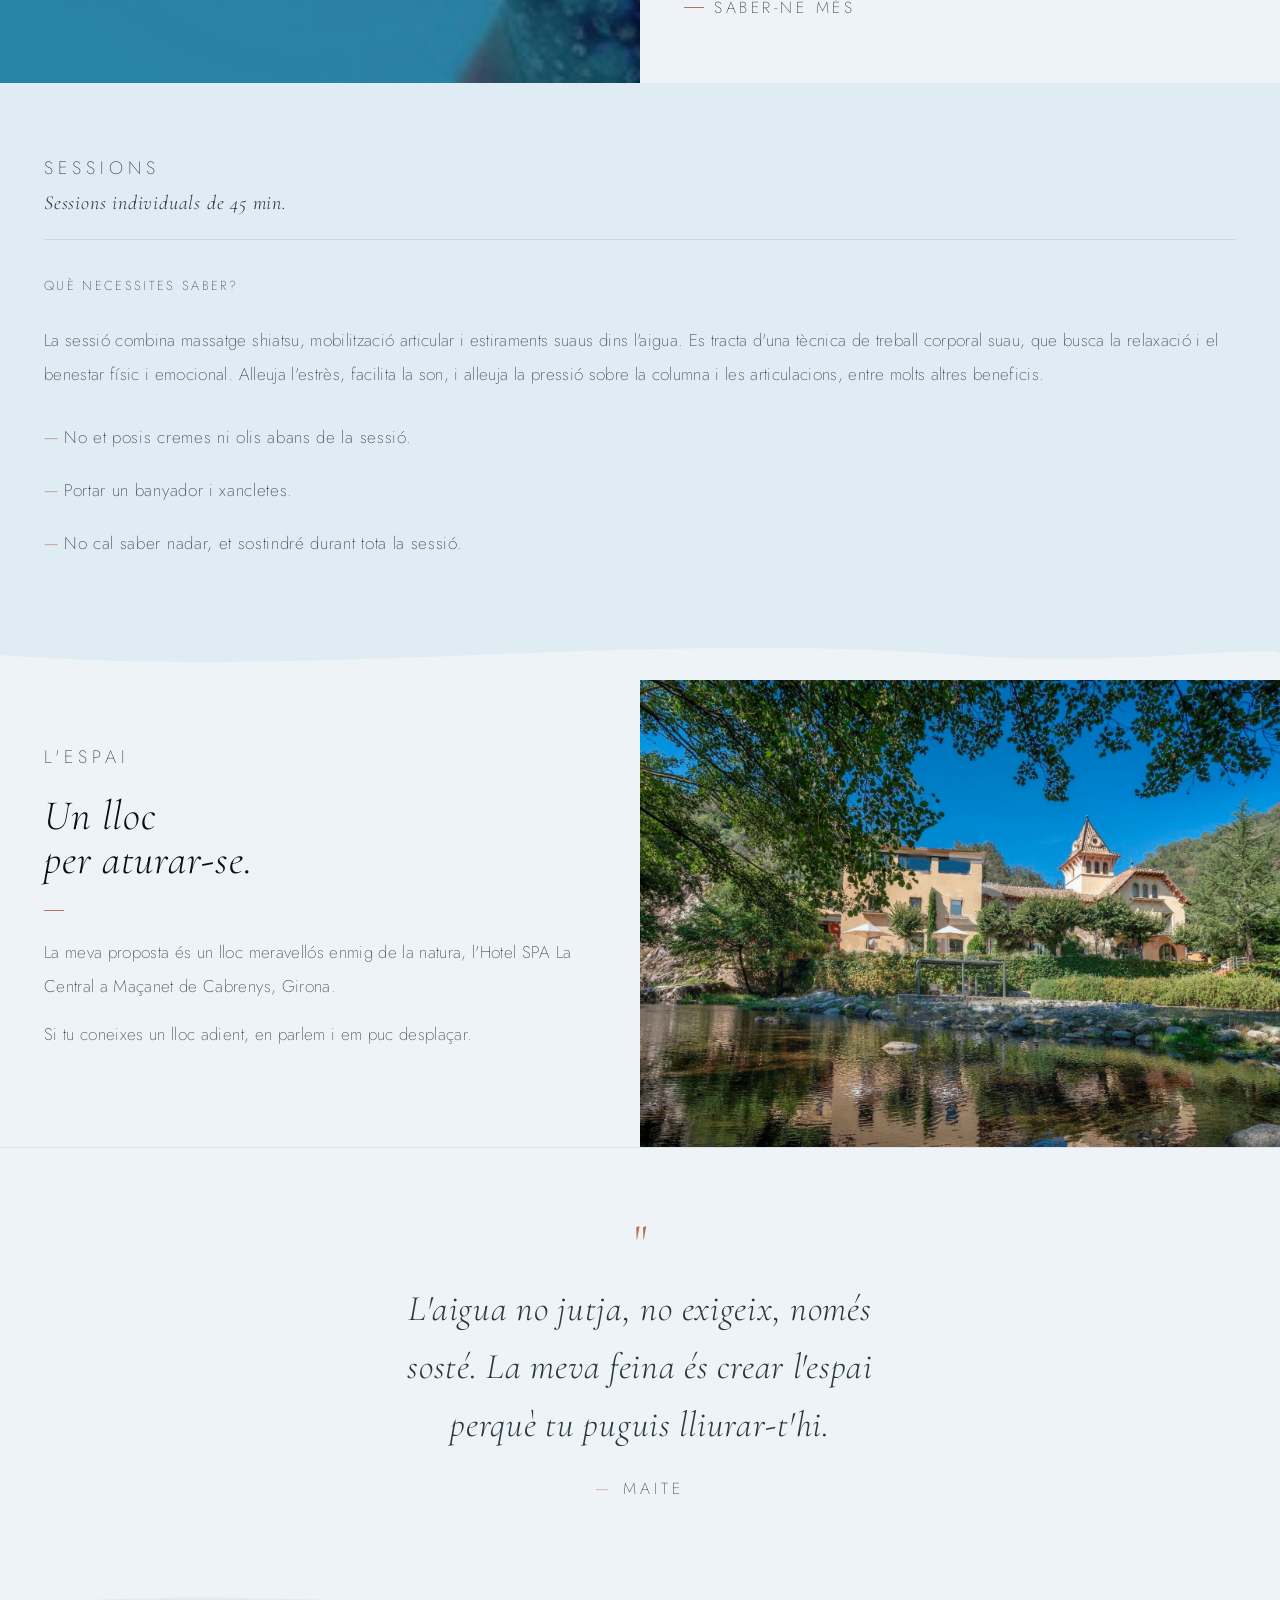
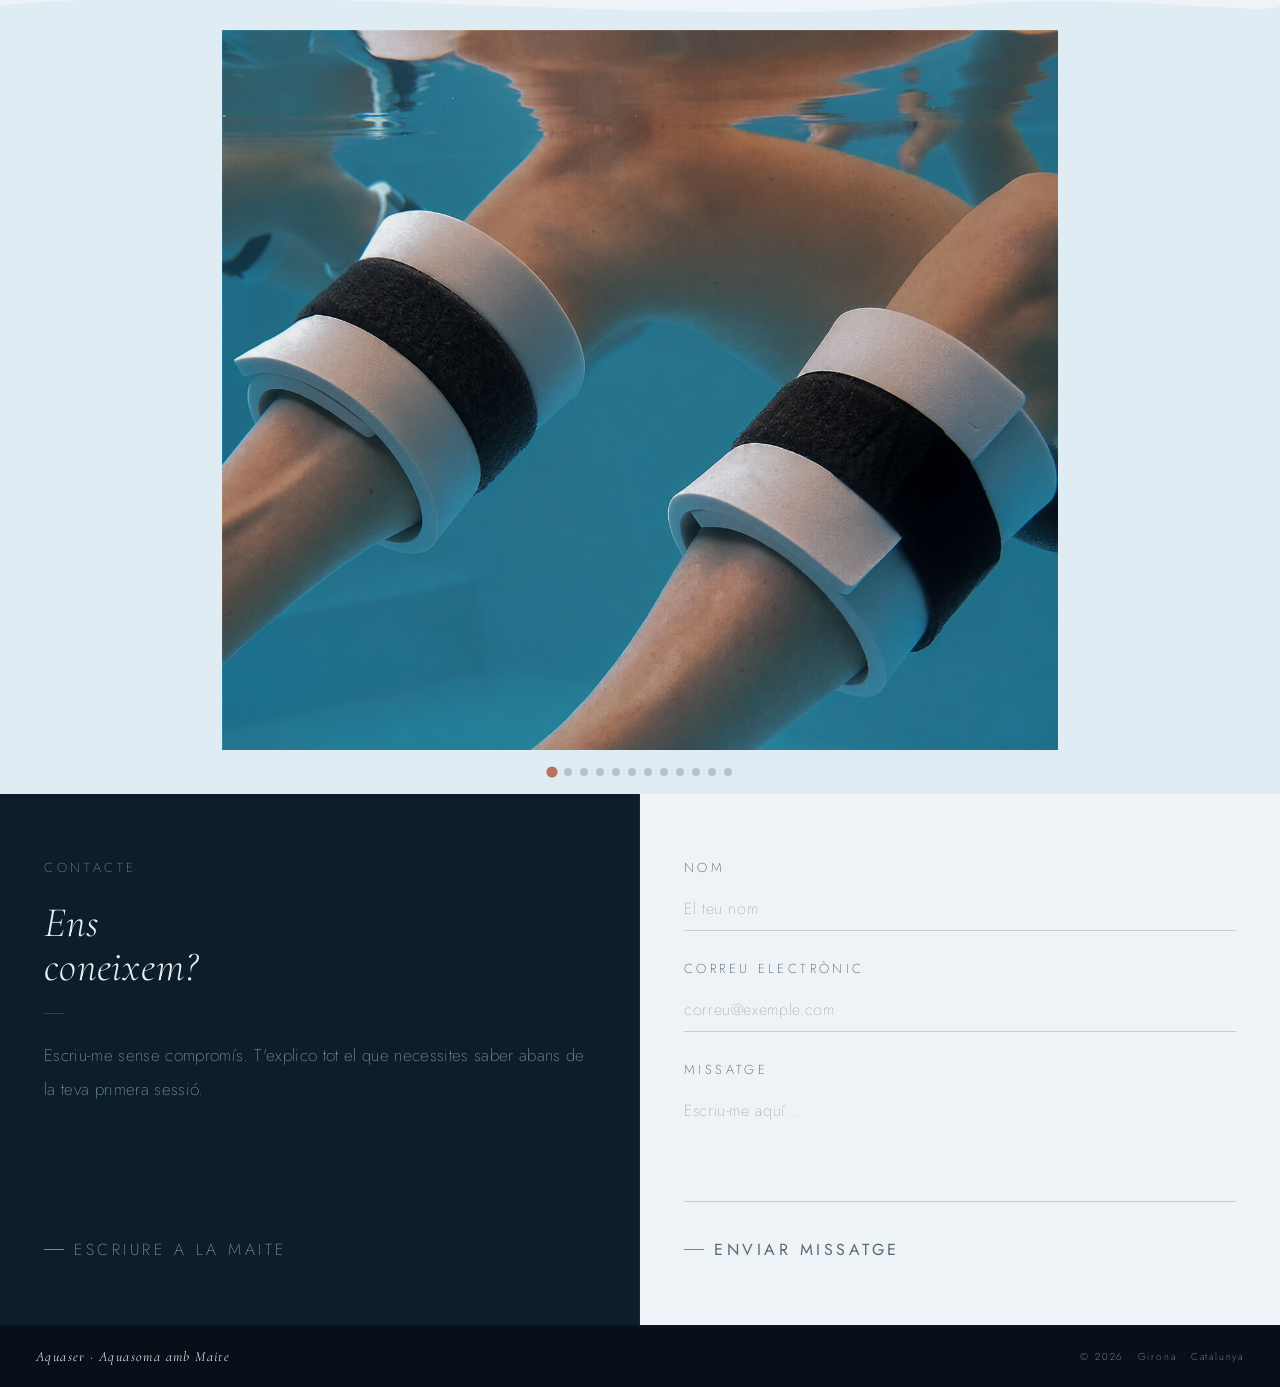
==== commit 4f0a29de: "fix final" ====
--- a/index.html
+++ b/index.html
@@ -115,8 +115,9 @@
     </div>
     <div class="am-sessions-info">
       <div class="am-sessions-info-label">Què necessites saber?</div>
+      <p class="am-sessions-desc">La sessió combina massatge shiatsu, mobilització articular i estiraments suaus dins l'aigua. Es tracta d'una tècnica de treball corporal suau, que busca la relaxació i el benestar físic i emocional. Alleuja l'estrès, facilita la son, i alleuja la pressió sobre la columna i les articulacions, entre molts altres beneficis.</p>
       <ul class="am-sessions-list">
-        <li>No posar-te cremes ni olis abans de la sessió.</li>
+        <li>No et posis cremes ni olis abans de la sessió.</li>
         <li>Portar un banyador i xancletes.</li>
         <li>No cal saber nadar, et sostindré durant tota la sessió.</li>
       </ul>
@@ -148,7 +149,7 @@
   <section class="am-quote fade-in">
     <div class="am-quote-mark">"</div>
     <p>L'aigua no jutja, no exigeix, només sosté. La meva feina és crear l'espai perquè tu puguis lliurar-t'hi.</p>
-    <div class="am-quote-attr">— Maite</div>
+    <div class="am-quote-attr"><span style="color:#B8735A">—</span> Maite</div>
   </section>
 
   <div class="am-wave-divider" style="background:#EEF3F7">
--- a/css/styles.css
+++ b/css/styles.css
@@ -206,7 +206,7 @@
 .am-hero-cta-line {
   width: 20px;
   height: 0.5px;
-  background: #B8735A;
+  background: #ffffff;
   flex-shrink: 0;
   transition: background 0.6s ease;
 }
@@ -231,7 +231,7 @@
 .am-hero.has-video .am-hero p             { color: rgba(255,255,255,0.85); }
 .am-hero.has-video .am-hero-cta           { color: #ffffff; }
 .am-hero.has-video .am-hero-cta:hover     { color: rgba(255,255,255,0.75); }
-.am-hero.has-video .am-hero-cta-line      { background: #B8735A; }
+.am-hero.has-video .am-hero-cta-line      { background: #ffffff; }
 .am-hero.has-video .am-hero-scroll        { color: rgba(255,255,255,0.85); }
 
 /* ── Strip ──────────────────────────────────────────────────────────── */
@@ -382,9 +382,9 @@
 .am-about p:last-of-type { margin-bottom: 32px; }
 
 .am-about-cta {
-  font-size: 12px;
+  font-size: 16px;
   letter-spacing: 0.22em;
-  color: rgba(13,30,42,0.65);
+  color: rgba(13,30,42,0.88);
   display: inline-flex;
   align-items: center;
   gap: 10px;
@@ -452,7 +452,7 @@
   padding: 0;
   display: flex;
   flex-direction: column;
-  gap: 14px;
+  gap: 24px;
 }
 
 .am-sessions-list li {
@@ -470,6 +470,16 @@
   left: 0;
   color: #B8735A;
   font-family: 'Cormorant Garamond', serif;
+}
+
+.am-sessions-desc {
+  font-size: 17px;
+  line-height: 2.0;
+  color: rgba(13,30,42,0.85);
+  font-weight: 200;
+  margin-top: 28px;
+  margin-bottom: 32px;
+  letter-spacing: 0.02em;
 }
 
 .am-session {
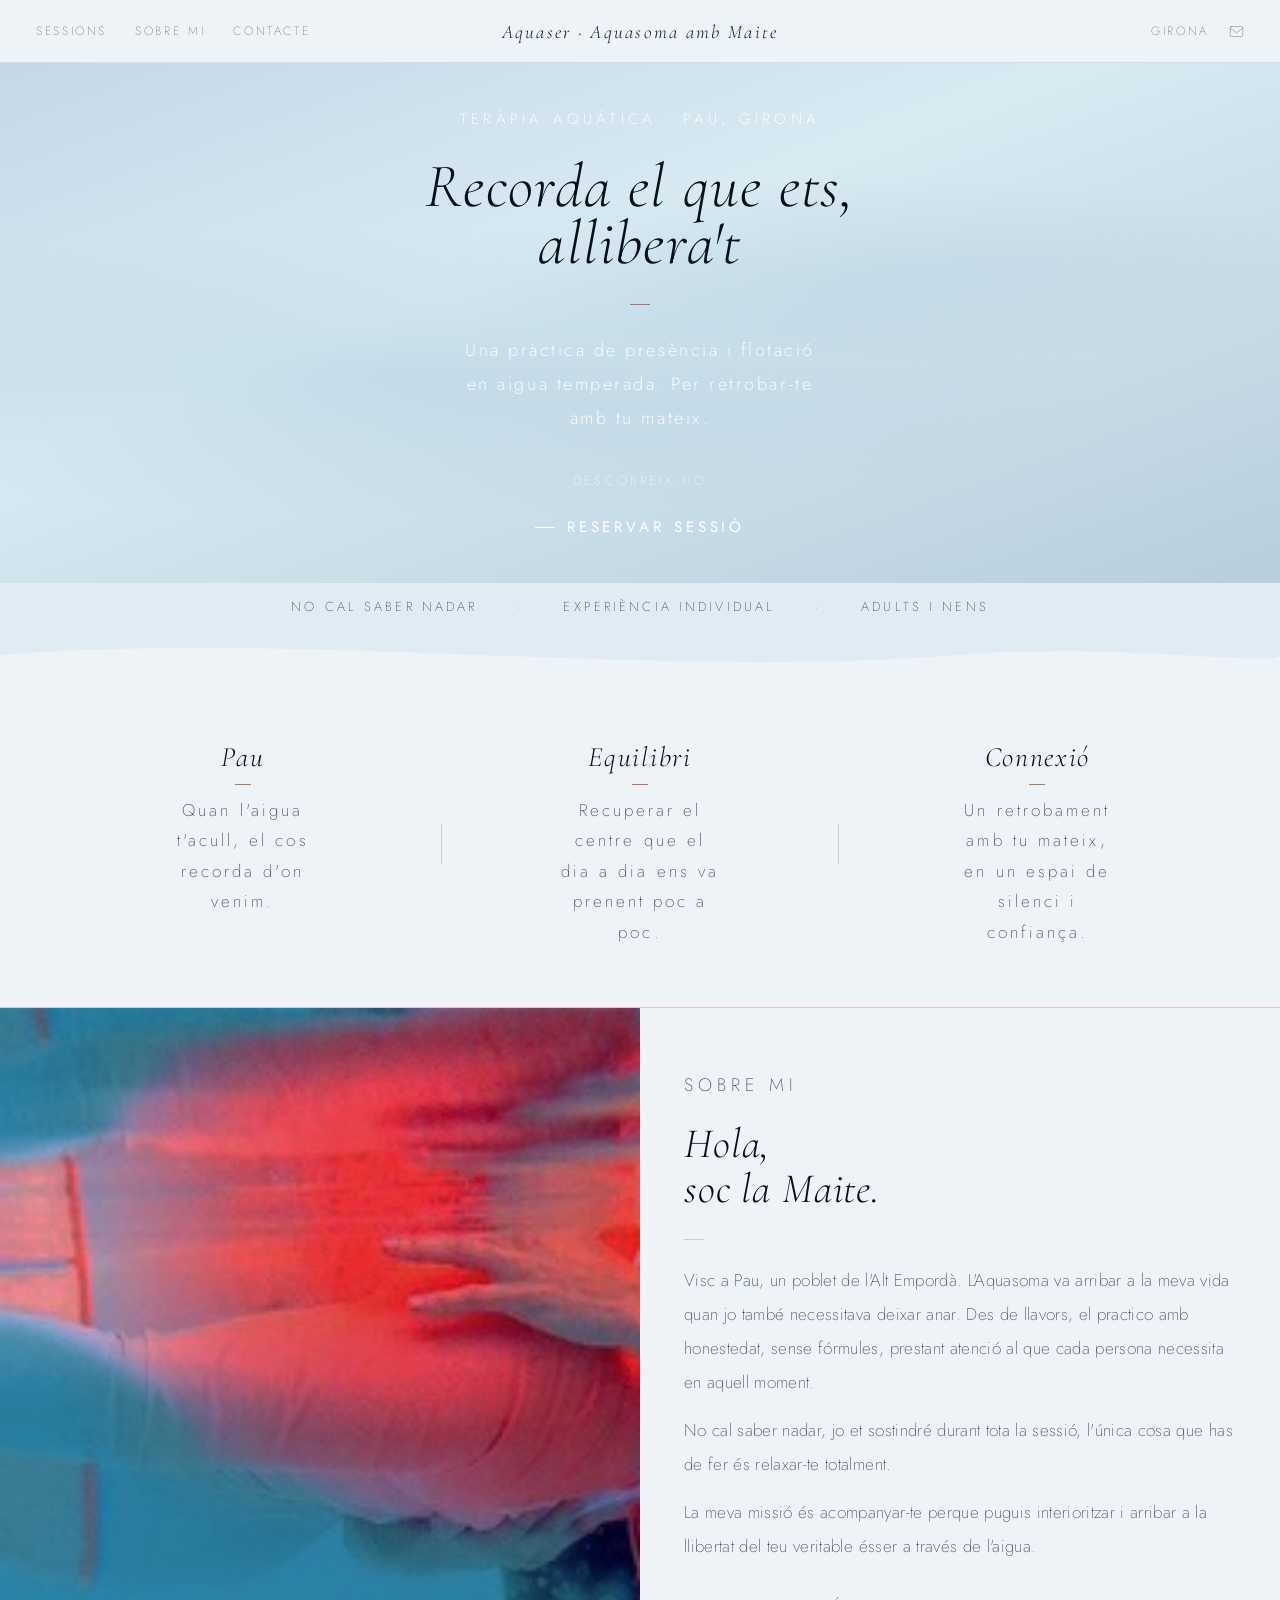
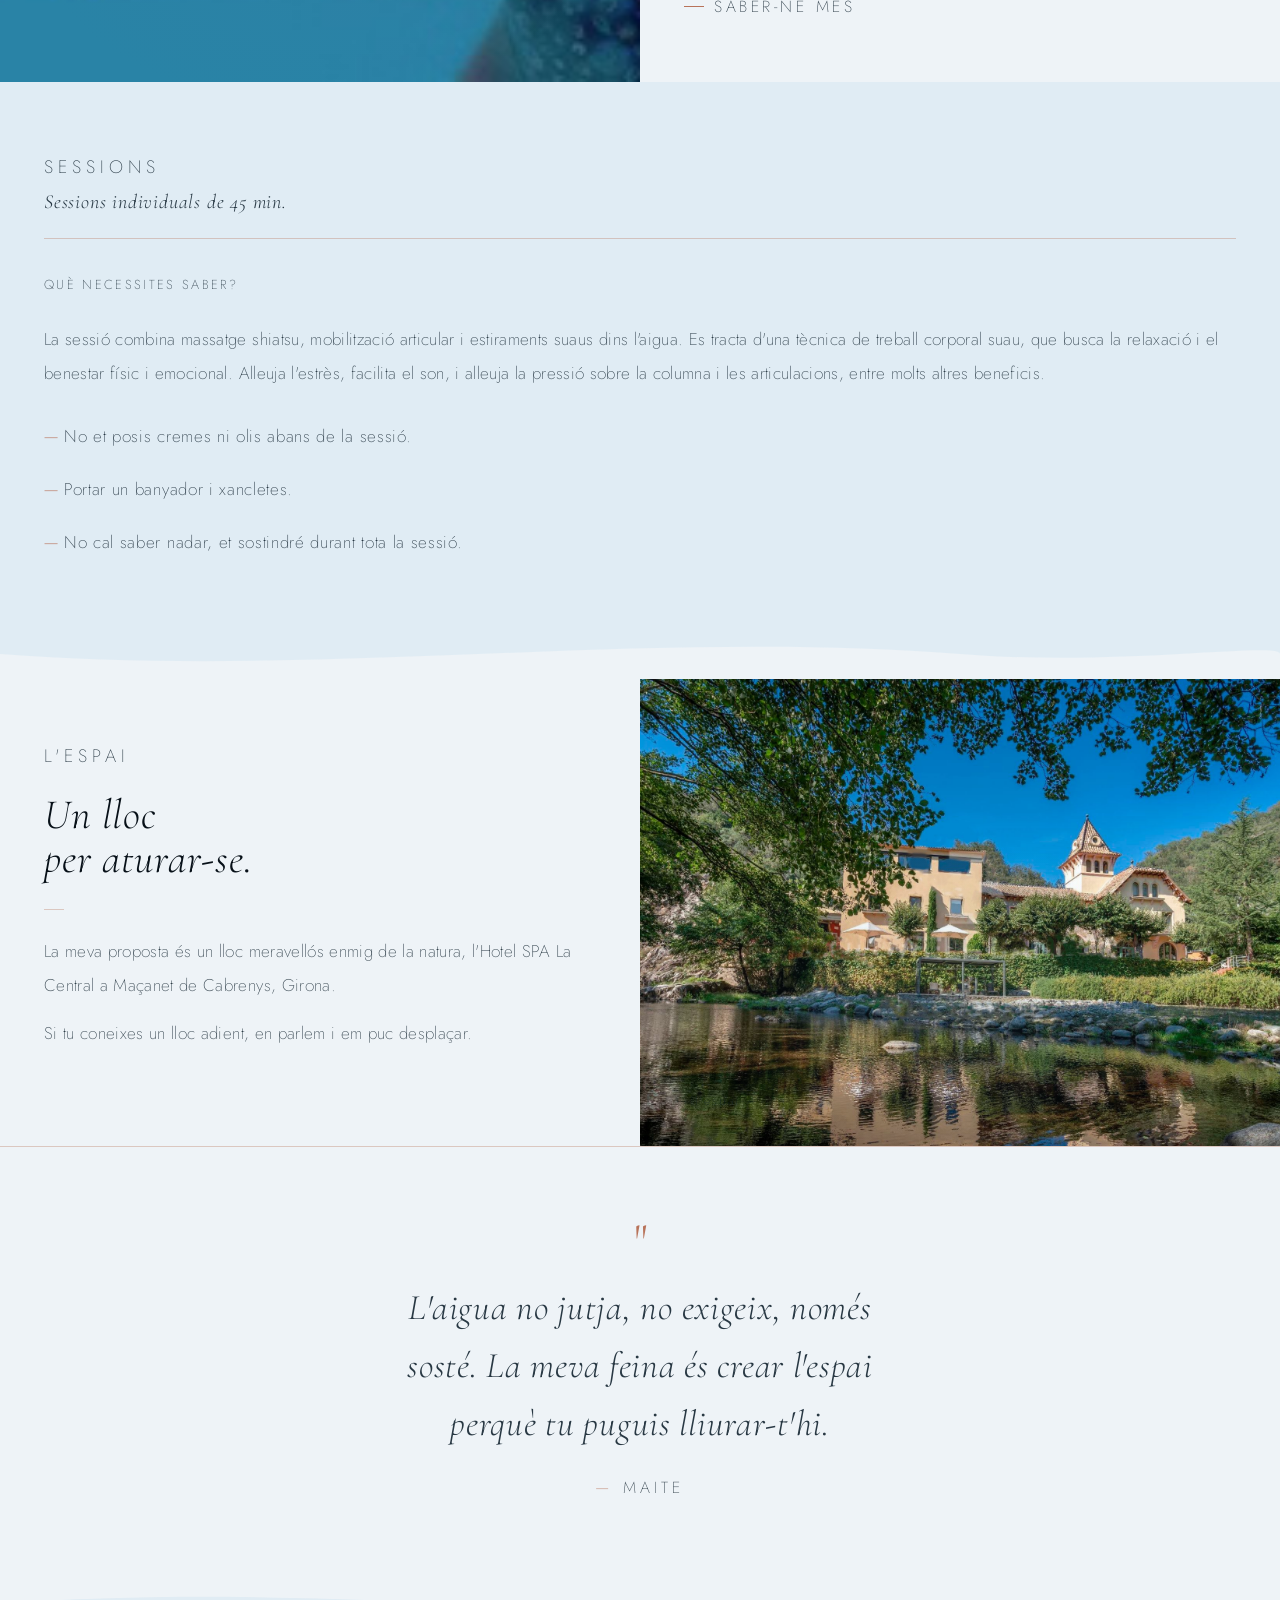
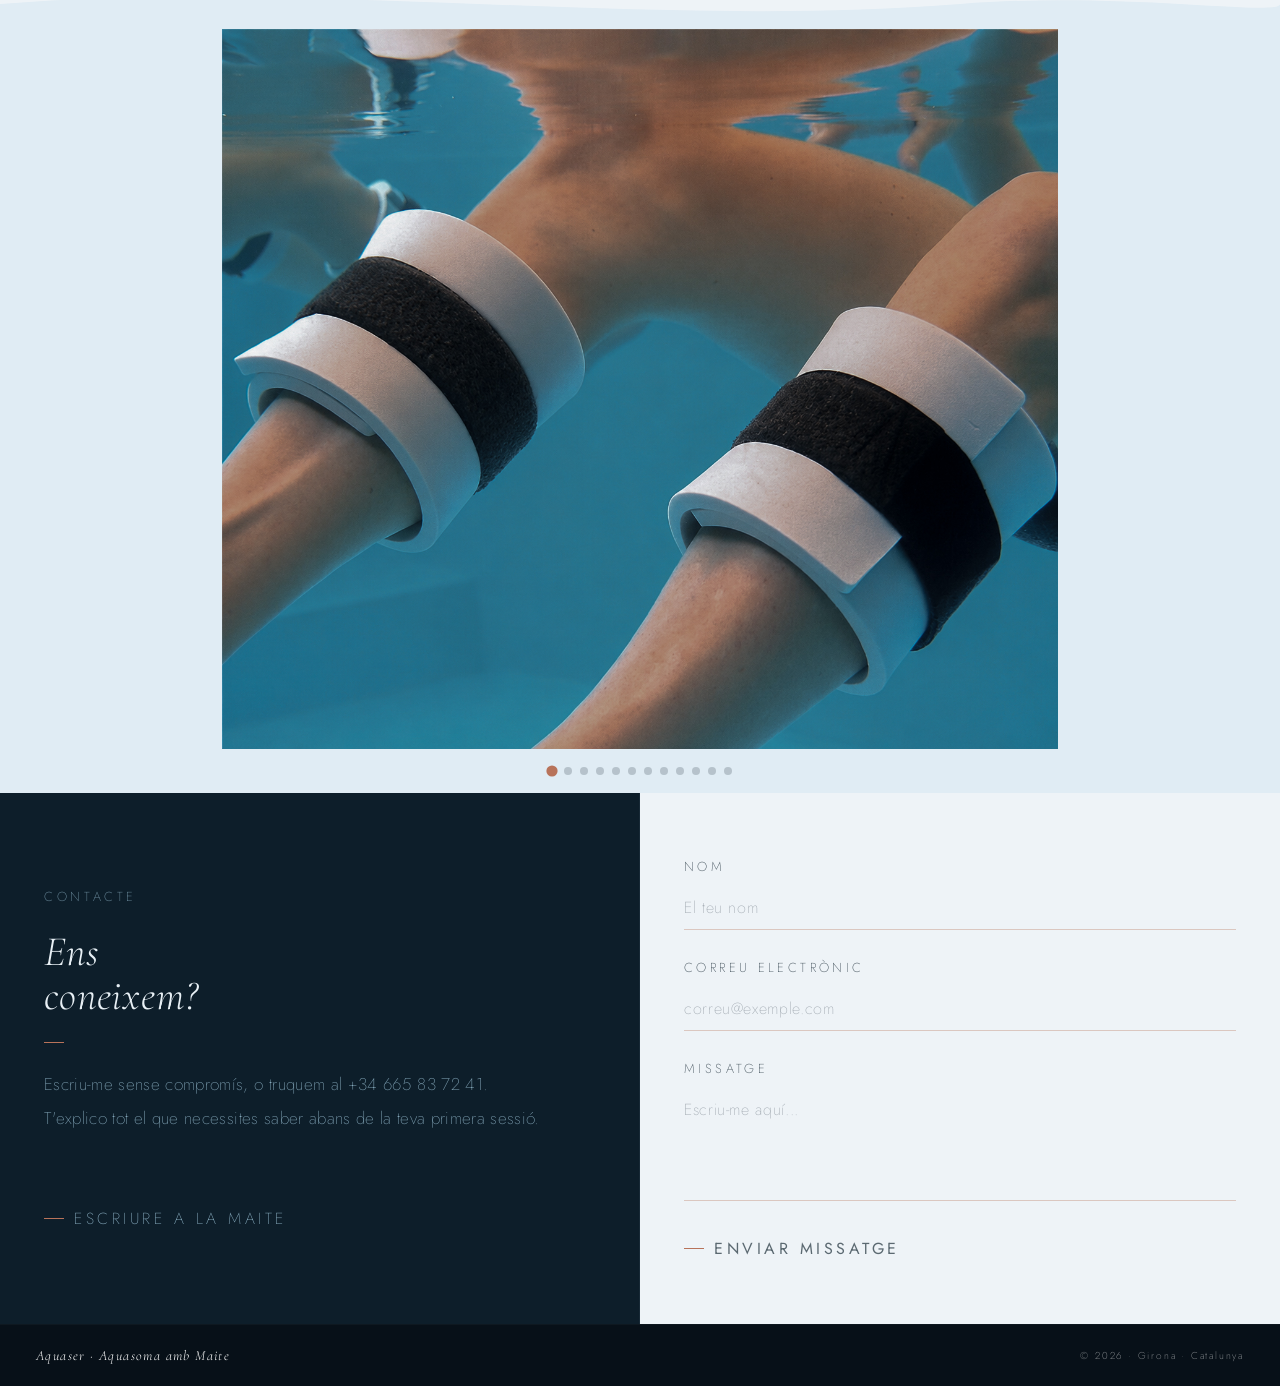
==== commit 3a9701dd: "fix final 2" ====
--- a/index.html
+++ b/index.html
@@ -115,7 +115,7 @@
     </div>
     <div class="am-sessions-info">
       <div class="am-sessions-info-label">Què necessites saber?</div>
-      <p class="am-sessions-desc">La sessió combina massatge shiatsu, mobilització articular i estiraments suaus dins l'aigua. Es tracta d'una tècnica de treball corporal suau, que busca la relaxació i el benestar físic i emocional. Alleuja l'estrès, facilita la son, i alleuja la pressió sobre la columna i les articulacions, entre molts altres beneficis.</p>
+      <p class="am-sessions-desc">La sessió combina massatge shiatsu, mobilització articular i estiraments suaus dins l'aigua. Es tracta d'una tècnica de treball corporal suau, que busca la relaxació i el benestar físic i emocional. Alleuja l'estrès, facilita el son, i alleuja la pressió sobre la columna i les articulacions, entre molts altres beneficis.</p>
       <ul class="am-sessions-list">
         <li>No et posis cremes ni olis abans de la sessió.</li>
         <li>Portar un banyador i xancletes.</li>
@@ -186,7 +186,7 @@
         <div class="am-contact-label">Contacte</div>
         <h2>Ens<br>coneixem?</h2>
         <div class="am-contact-line"></div>
-        <p>Escriu-me sense compromís. T'explico tot el que necessites saber abans de la teva primera sessió.</p>
+        <p>Escriu-me sense compromís, o truquem al +34 665 83 72 41.<br>T'explico tot el que necessites saber abans de la teva primera sessió.</p>
       </div>
       <a href="mailto:aquaseriswatsu@gmail.com" class="am-contact-btn">
         <div class="am-contact-btn-line"></div>
--- a/css/styles.css
+++ b/css/styles.css
@@ -237,7 +237,6 @@
 /* ── Strip ──────────────────────────────────────────────────────────── */
 .am-strip {
   background: #E0ECF4;
-  border-bottom: 0.5px solid rgba(13,30,42,0.08);
   padding: 14px 36px;
   display: flex;
   justify-content: center;
@@ -258,7 +257,7 @@
   padding: 60px 44px;
   display: flex;
   justify-content: center;
-  border-bottom: 0.5px solid rgba(13,30,42,0.08);
+  border-bottom: 0.5px solid rgba(184,115,90,0.35);
 }
 
 .am-keyword {
@@ -276,7 +275,7 @@
   transform: translateY(-50%);
   width: 0.5px;
   height: 40px;
-  background: rgba(13,30,42,0.12);
+  background: rgba(184,115,90,0.35);
 }
 
 .am-keyword-word {
@@ -366,7 +365,7 @@
 .am-about-line {
   width: 20px;
   height: 0.5px;
-  background: #B8735A;
+  background: rgba(184,115,90,0.35);
   margin-bottom: 24px;
 }
 
@@ -415,7 +414,7 @@
   display: flex;
   flex-direction: column;
   gap: 10px;
-  border-bottom: 0.5px solid rgba(13,30,42,0.1);
+  border-bottom: 0.5px solid rgba(184,115,90,0.35);
   padding-bottom: 24px;
 }
 
@@ -524,7 +523,7 @@
   padding: 80px 44px;
   background: #EEF3F7;
   text-align: center;
-  border-top: 0.5px solid rgba(13,30,42,0.08);
+  border-top: 0.5px solid rgba(184,115,90,0.35);
 }
 
 .am-quote-mark {
@@ -565,7 +564,8 @@
   padding: 64px 44px;
   display: flex;
   flex-direction: column;
-  justify-content: space-between;
+  justify-content: center;
+  gap: 36px;
   border-right: 0.5px solid rgba(180,210,230,0.06);
 }
 
@@ -591,7 +591,7 @@
 .am-contact-line {
   width: 20px;
   height: 0.5px;
-  background: rgba(160,200,220,0.2);
+  background: #B8735A;
   margin-bottom: 24px;
 }
 
@@ -656,7 +656,7 @@
 .am-form-textarea {
   background: transparent;
   border: none;
-  border-bottom: 0.5px solid rgba(13,30,42,0.18);
+  border-bottom: 0.5px solid rgba(184,115,90,0.35);
   padding: 10px 0;
   font-family: 'Jost', sans-serif;
   font-weight: 200;
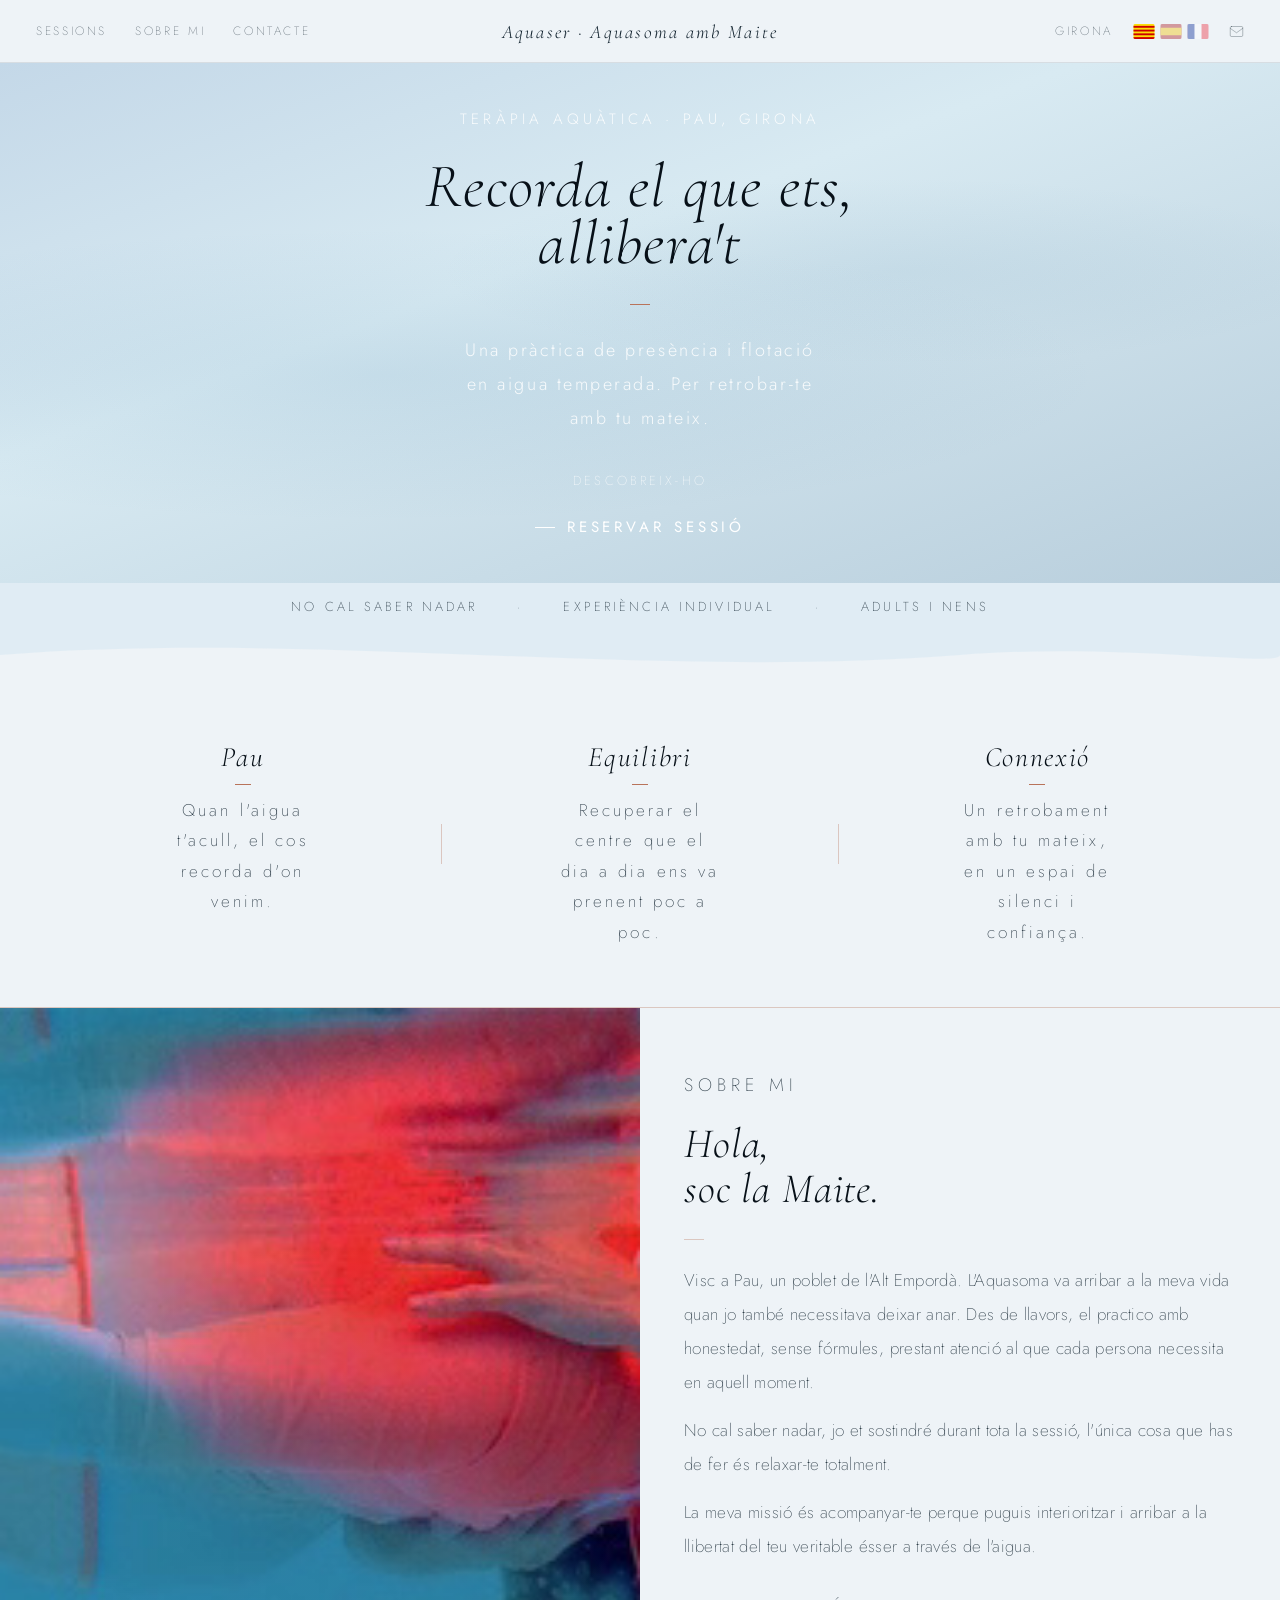
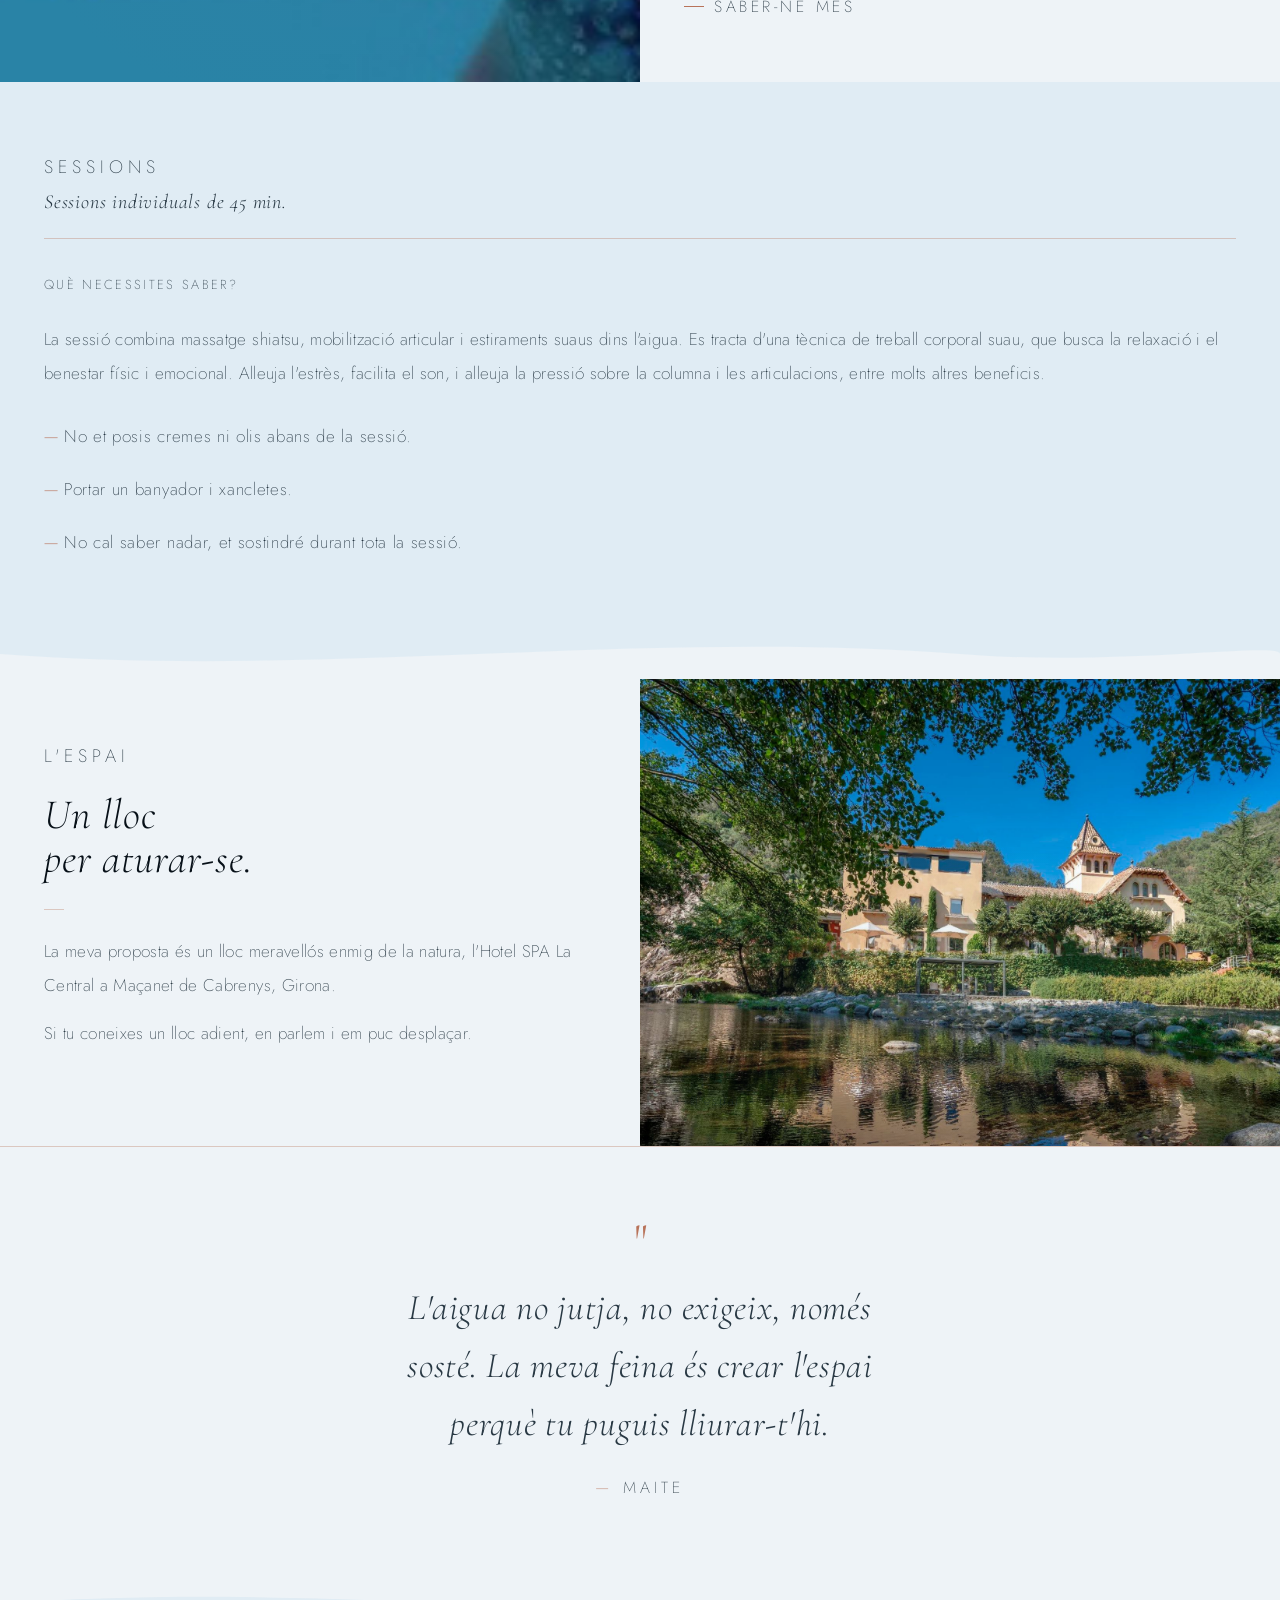
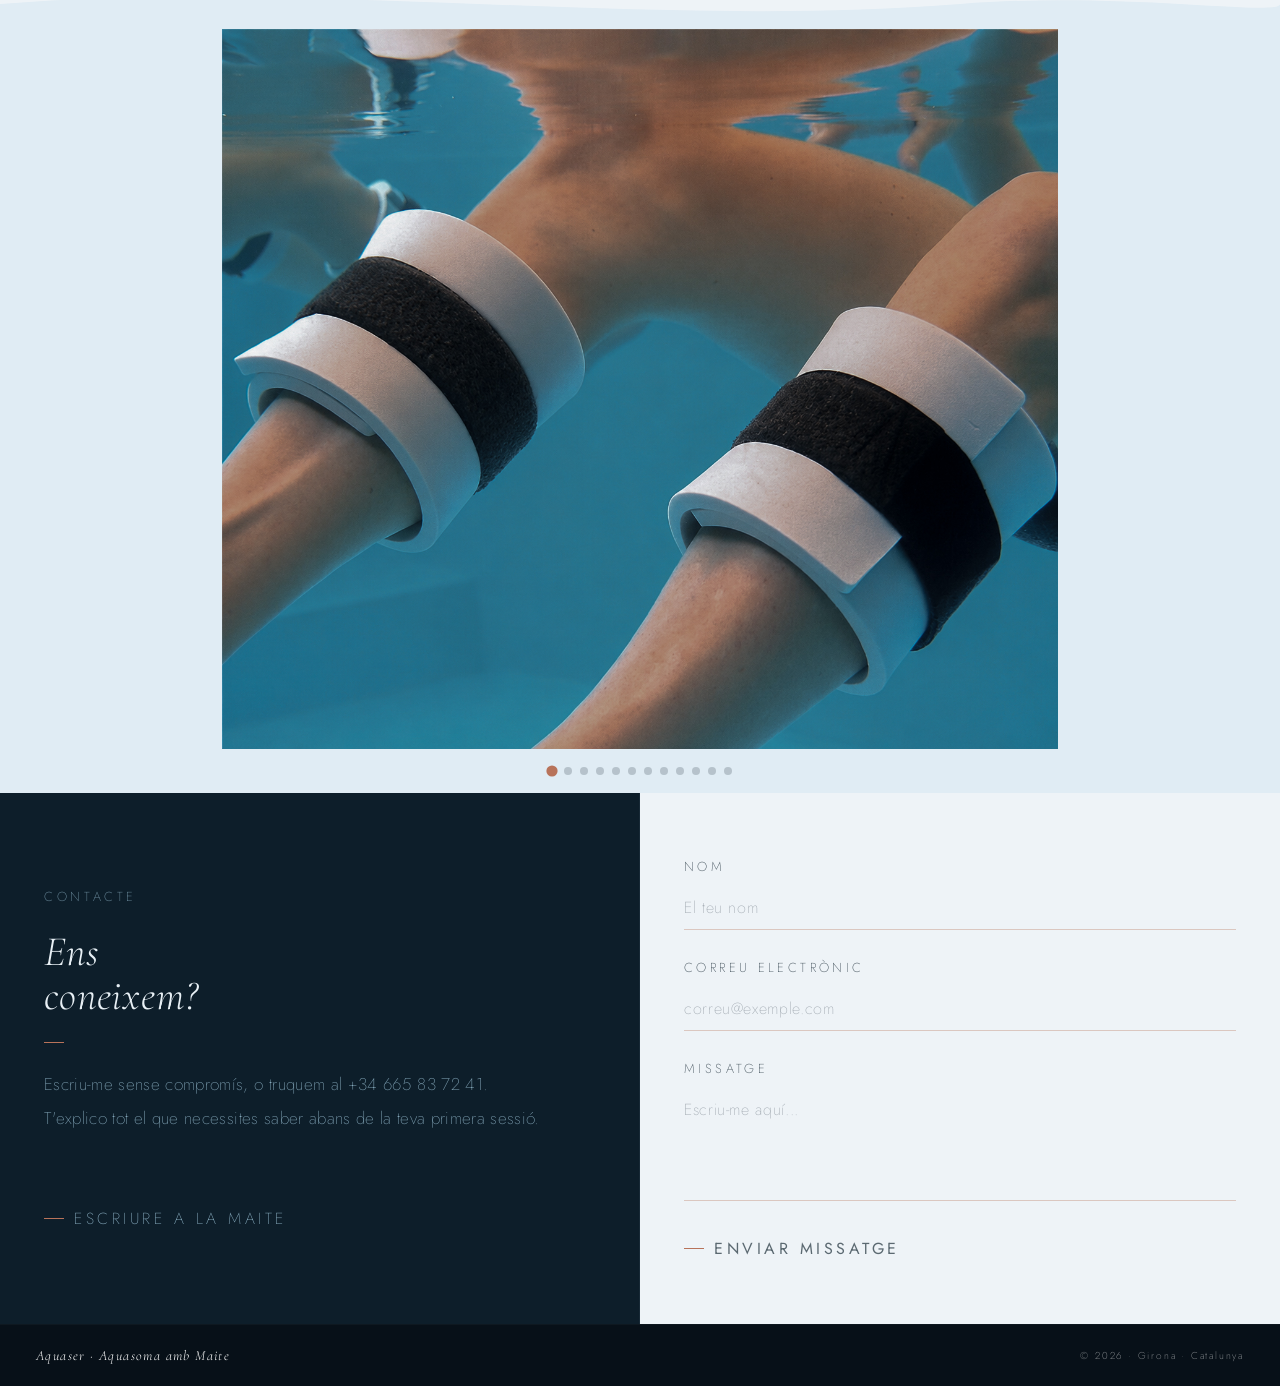
==== commit 2aeefeb6: "fix final 3 idiomes" ====
--- a/index.html
+++ b/index.html
@@ -24,6 +24,17 @@
     <a href="#" class="am-nav-logo">Aquaser · Aquasoma amb Maite</a>
     <div class="am-nav-right">
       <span>Girona</span>
+      <div class="am-nav-lang">
+        <span class="am-lang-btn am-lang-btn--active" aria-label="Català">
+          <svg class="am-lang-flag" viewBox="0 0 28 20" xmlns="http://www.w3.org/2000/svg"><rect width="28" height="20" fill="#FCDD09"/><rect y="2.5" width="28" height="2.5" fill="#CC0000"/><rect y="7.5" width="28" height="2.5" fill="#CC0000"/><rect y="12.5" width="28" height="2.5" fill="#CC0000"/><rect y="17.5" width="28" height="2.5" fill="#CC0000"/></svg>
+        </span>
+        <a href="es/" class="am-lang-btn" aria-label="Español">
+          <svg class="am-lang-flag" viewBox="0 0 28 20" xmlns="http://www.w3.org/2000/svg"><rect width="28" height="20" fill="#AA151B"/><rect y="5" width="28" height="10" fill="#F1BF00"/></svg>
+        </a>
+        <a href="fr/" class="am-lang-btn" aria-label="Français">
+          <svg class="am-lang-flag" viewBox="0 0 28 20" xmlns="http://www.w3.org/2000/svg"><rect width="28" height="20" fill="#ED2939"/><rect width="18.7" height="20" fill="#FFFFFF"/><rect width="9.3" height="20" fill="#002395"/></svg>
+        </a>
+      </div>
       <a href="mailto:aquaseriswatsu@gmail.com" class="am-nav-mail" aria-label="Enviar correu">
         <svg width="15" height="15" viewBox="0 0 24 24" fill="none" stroke="currentColor" stroke-width="1.5" stroke-linecap="round" stroke-linejoin="round" aria-hidden="true">
           <rect x="2" y="4" width="20" height="16" rx="2"/>
--- a/css/styles.css
+++ b/css/styles.css
@@ -77,6 +77,30 @@
   color: rgba(13,30,42,0.60);
   text-transform: uppercase;
 }
+
+.am-nav-lang {
+  display: flex;
+  align-items: center;
+  gap: 5px;
+}
+
+.am-lang-btn {
+  display: block;
+  cursor: pointer;
+  line-height: 0;
+}
+
+.am-lang-flag {
+  width: 22px;
+  height: 15px;
+  border-radius: 2px;
+  display: block;
+  opacity: 0.4;
+  transition: opacity 0.2s ease;
+}
+
+.am-lang-btn--active .am-lang-flag { opacity: 1; }
+.am-lang-btn:hover .am-lang-flag { opacity: 0.9; }
 
 .am-nav-mail {
   display: flex;
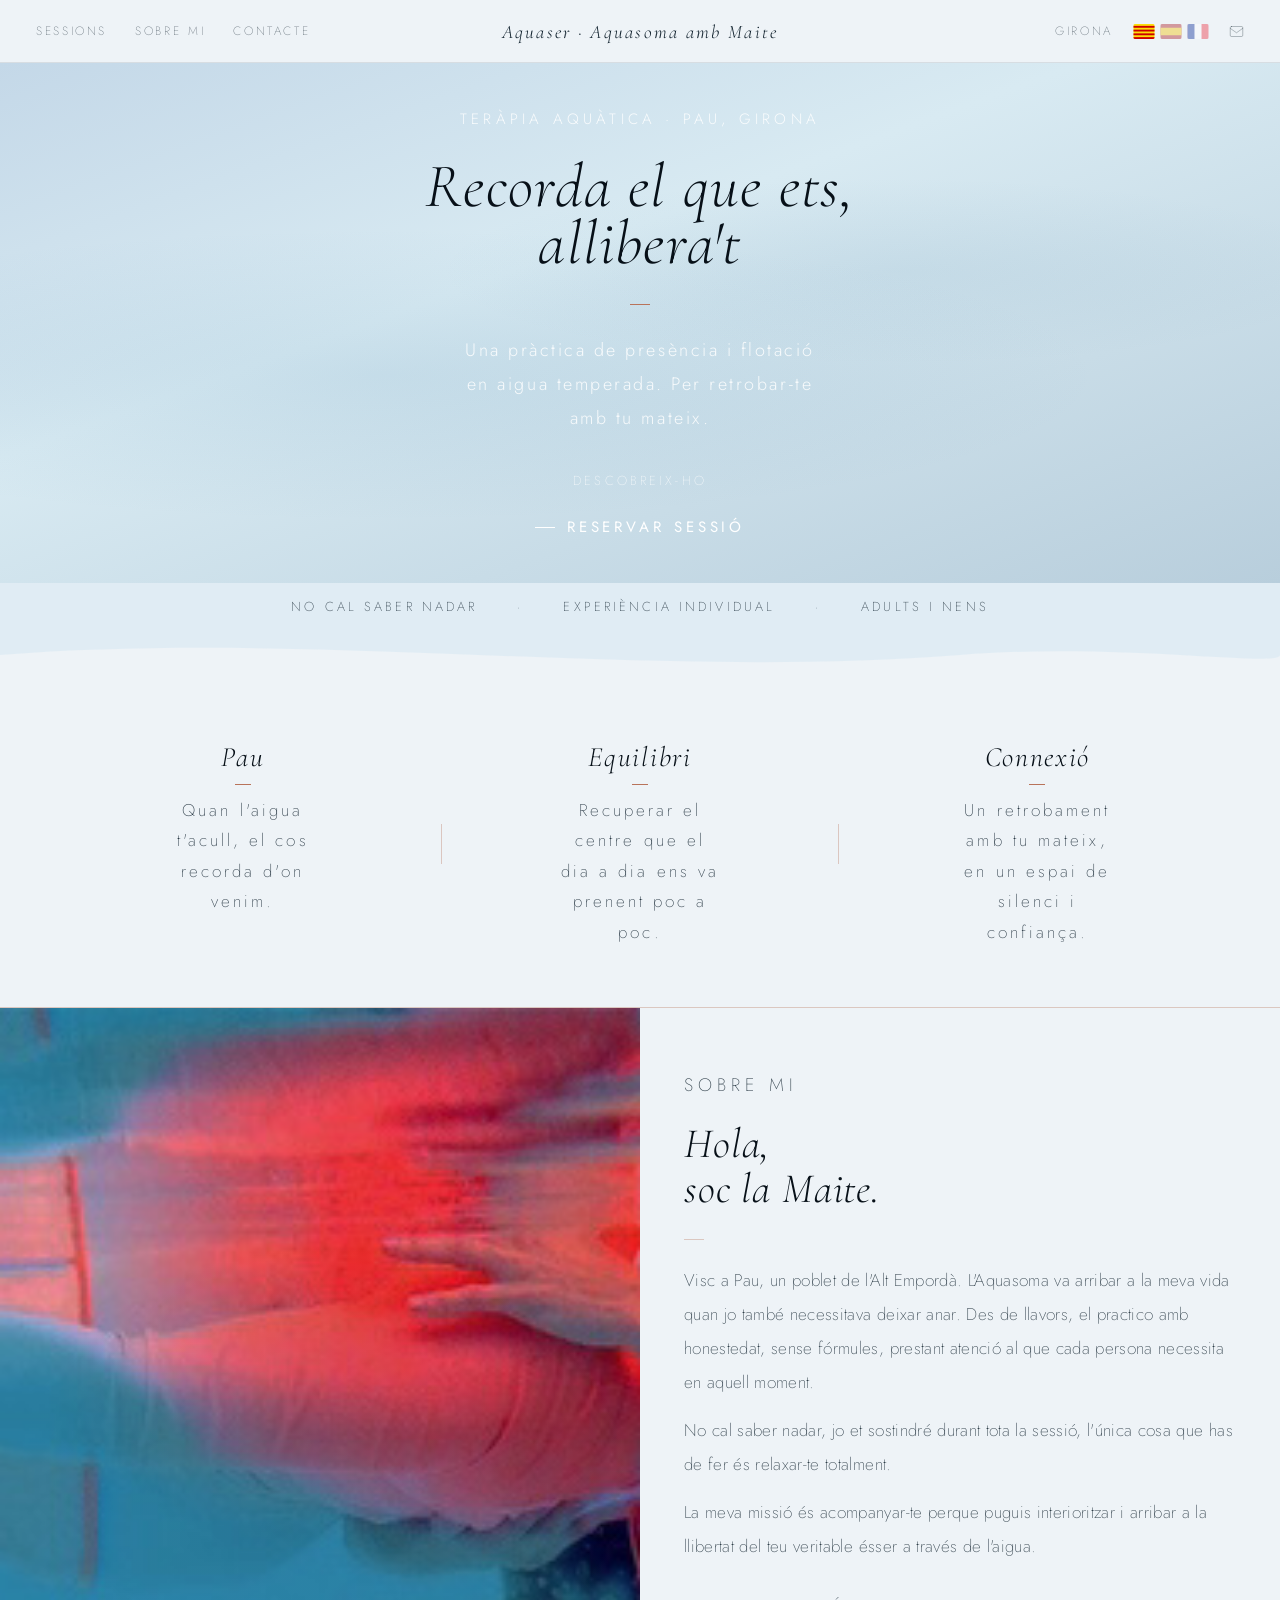
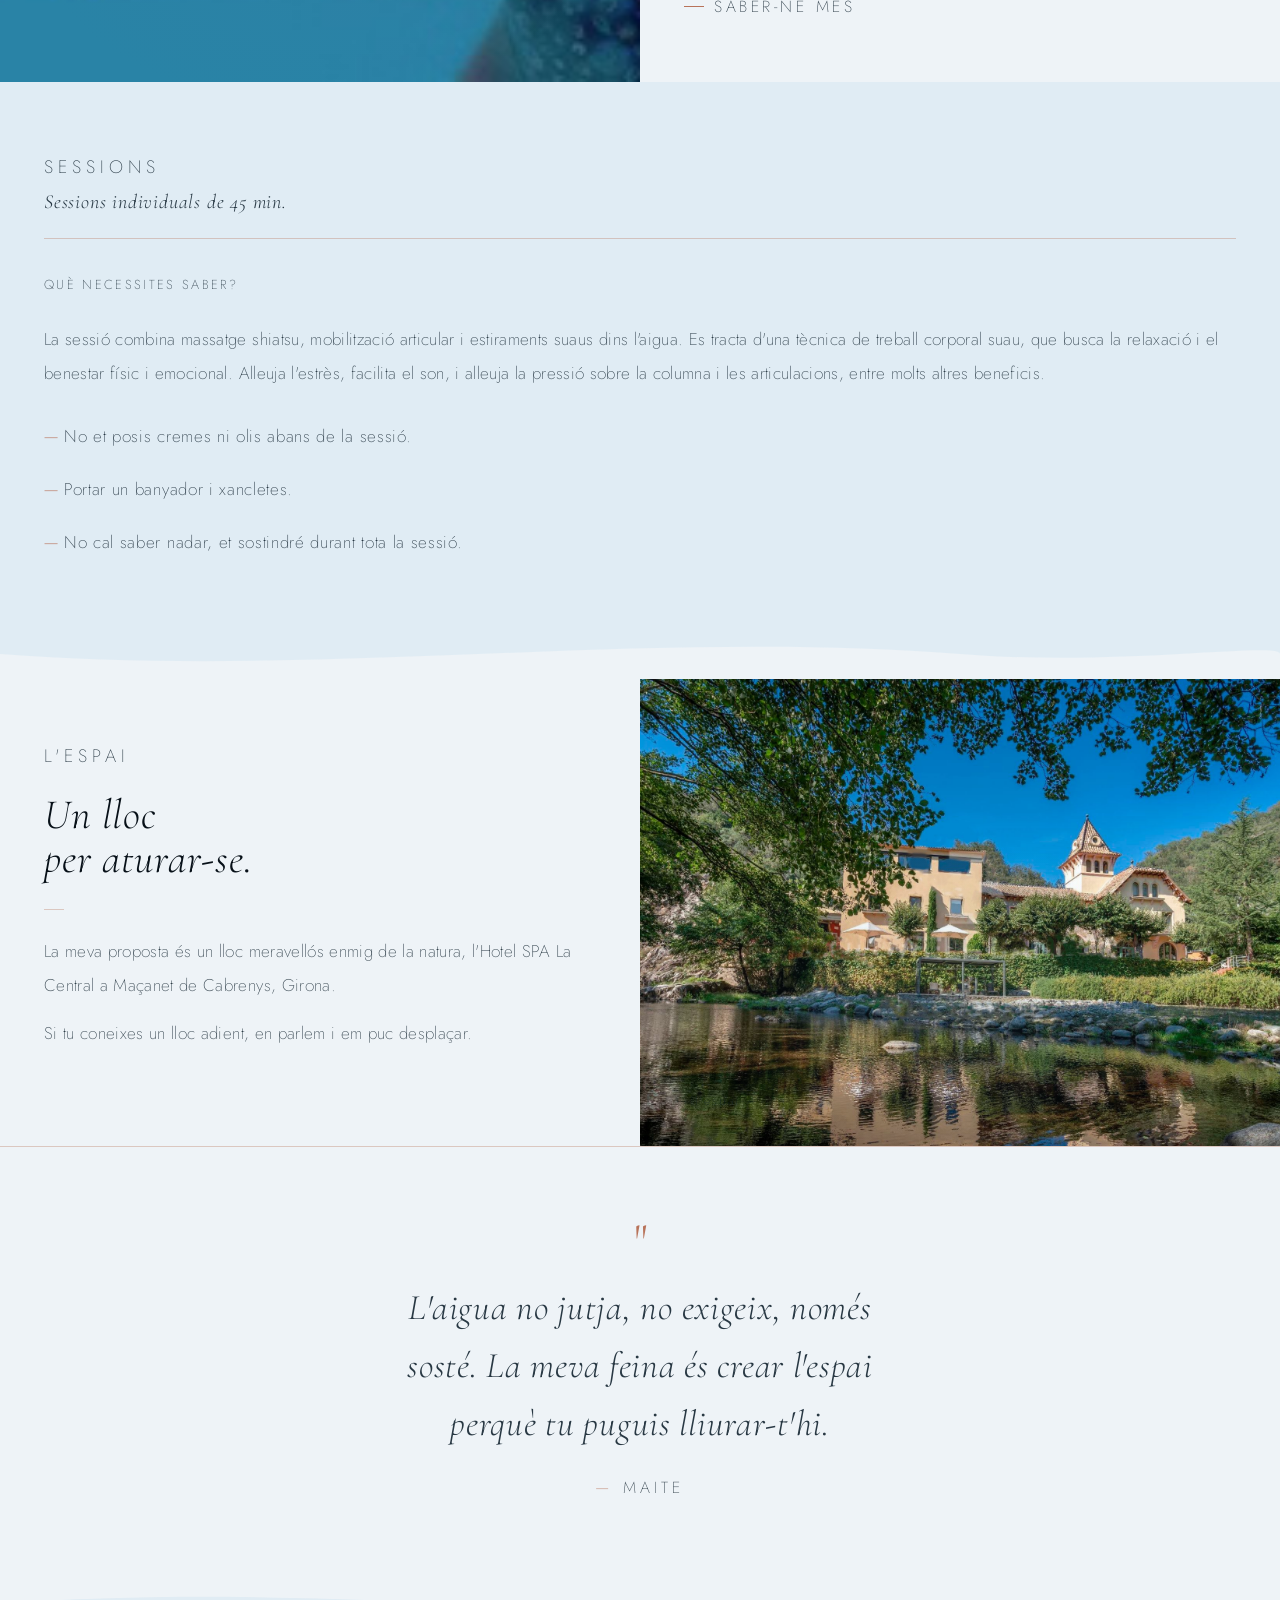
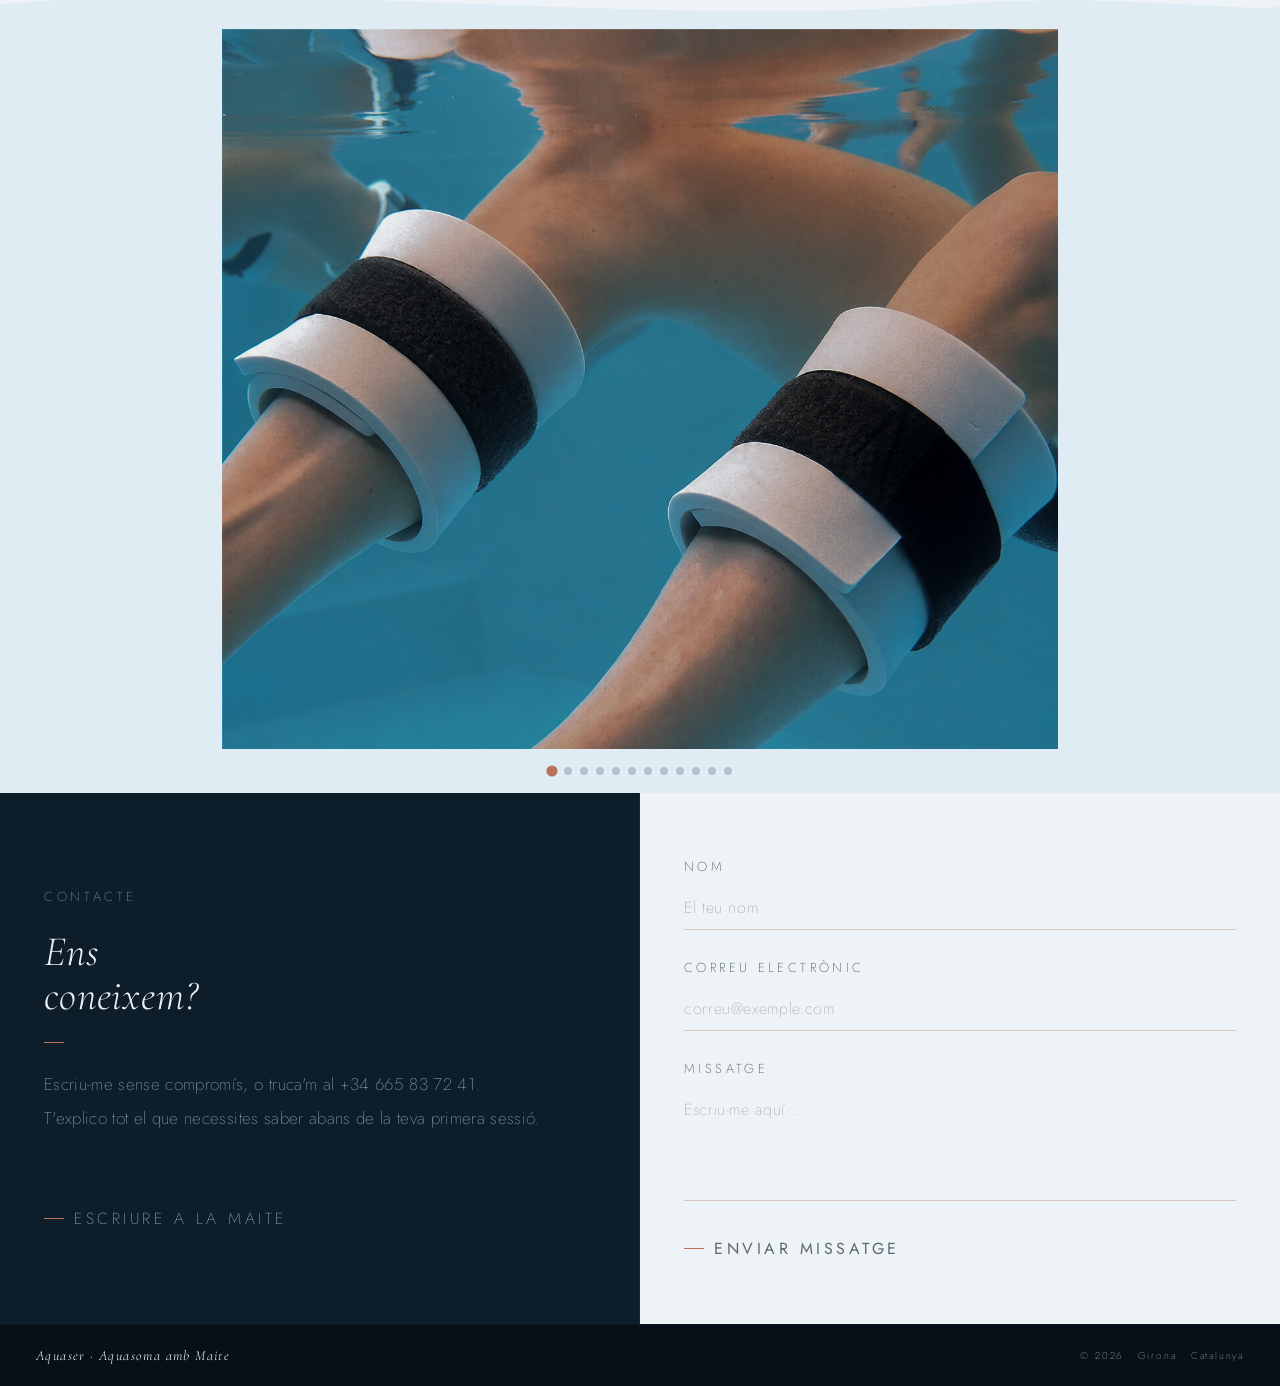
==== commit ea3539fb: "fix" ====
--- a/index.html
+++ b/index.html
@@ -197,7 +197,7 @@
         <div class="am-contact-label">Contacte</div>
         <h2>Ens<br>coneixem?</h2>
         <div class="am-contact-line"></div>
-        <p>Escriu-me sense compromís, o truquem al +34 665 83 72 41.<br>T'explico tot el que necessites saber abans de la teva primera sessió.</p>
+        <p>Escriu-me sense compromís, o truca'm al +34 665 83 72 41.<br>T'explico tot el que necessites saber abans de la teva primera sessió.</p>
       </div>
       <a href="mailto:aquaseriswatsu@gmail.com" class="am-contact-btn">
         <div class="am-contact-btn-line"></div>
